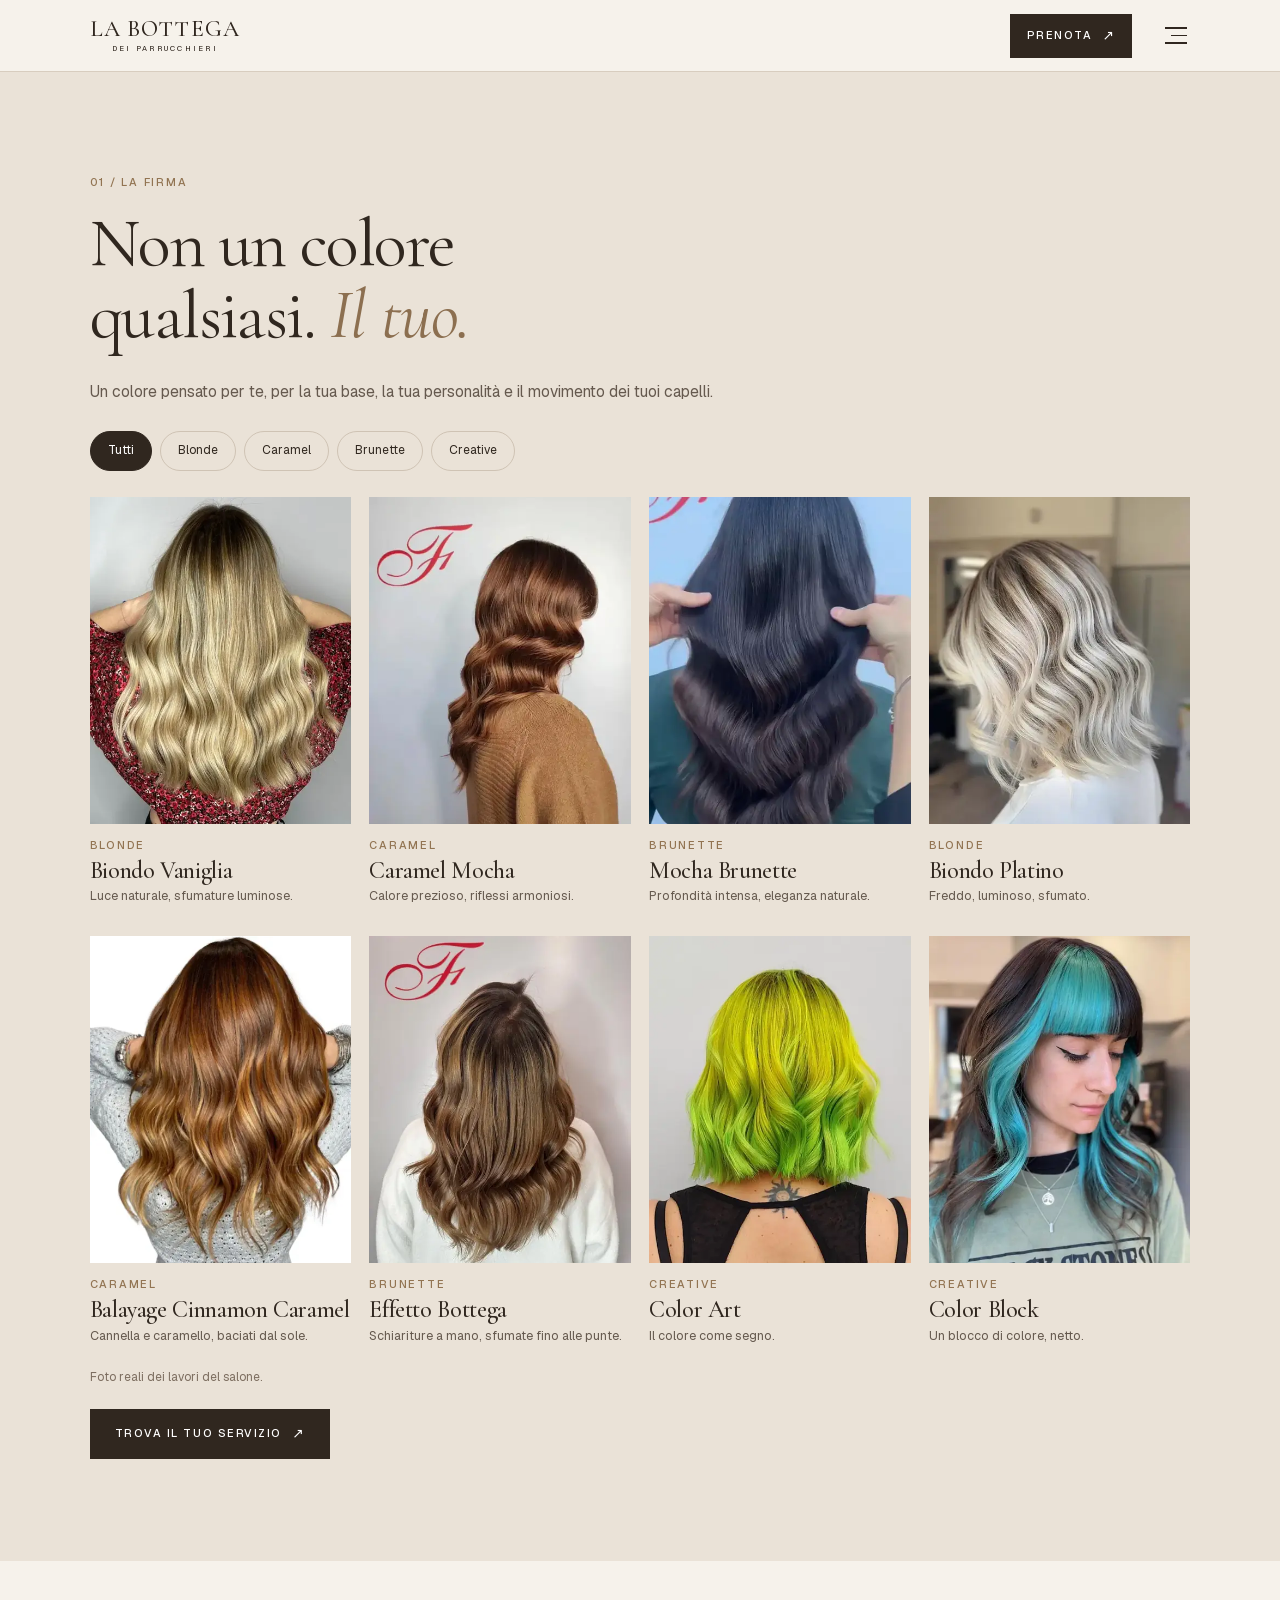
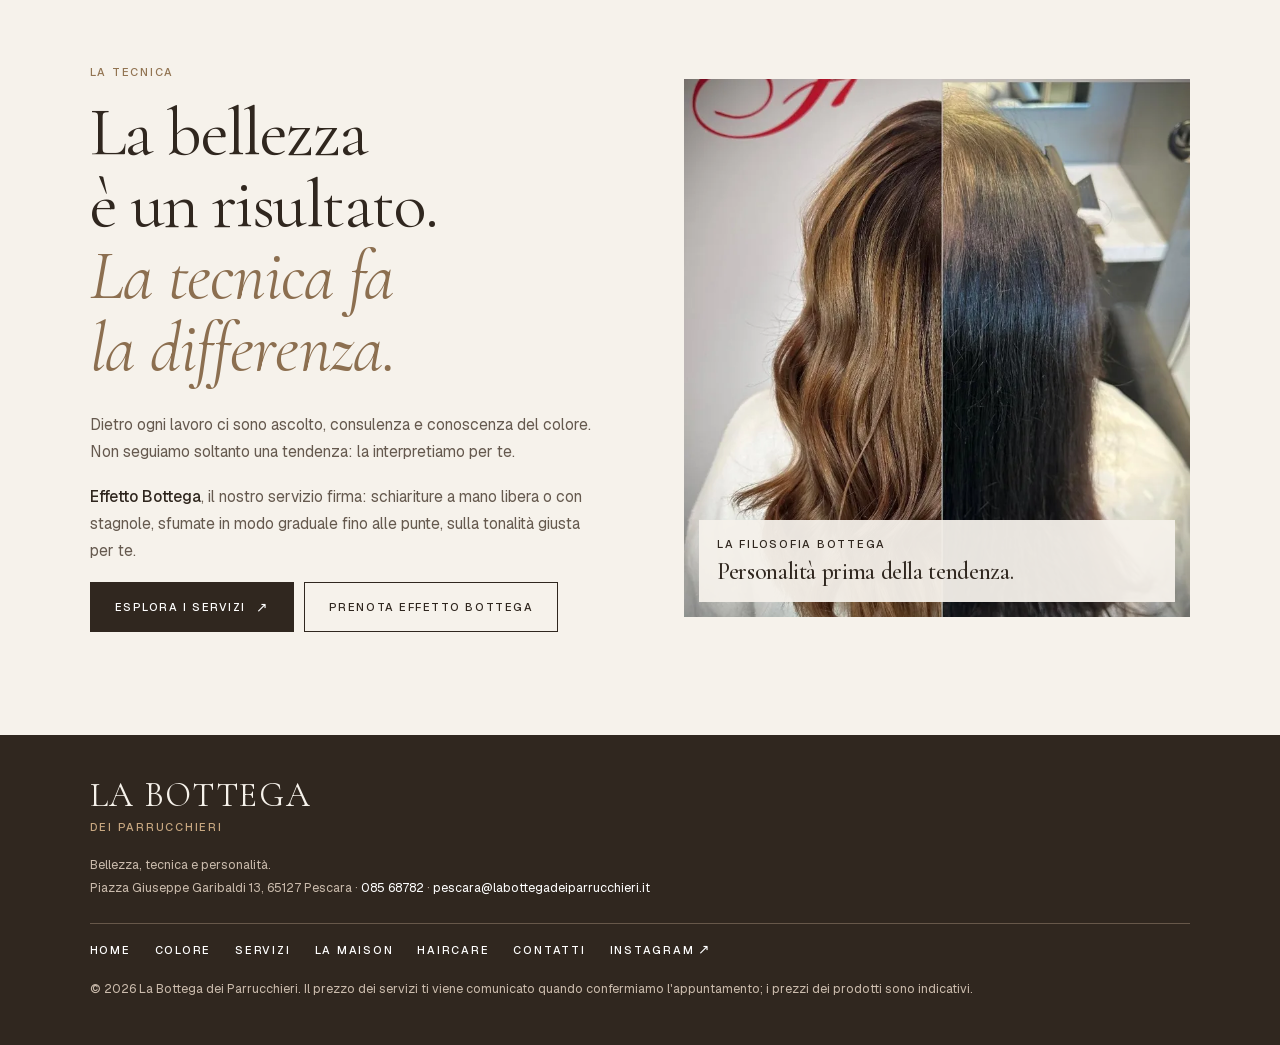
==== colore.html @ 536d5e62 "feat: essential home + one page per topic, top-right menu Home keeps hero, four tiles to the pages, " ====
<!doctype html>
<html lang="it">
<head>
<meta charset="utf-8">
<meta name="viewport" content="width=device-width, initial-scale=1, viewport-fit=cover">
<title>Colore · La Bottega dei Parrucchieri, Pescara</title>
<meta name="description" content="Effetto Bottega e i colori della Bottega dei Parrucchieri a Pescara: biondi, caramel, brunette e color art. Foto reali dei lavori del salone.">
<meta name="theme-color" content="#f6f2eb">
<link rel="icon" href="img/favicon.png" type="image/png">
<link rel="preload" href="fonts/Cormorant.woff2" as="font" type="font/woff2" crossorigin>
<link rel="preload" href="fonts/Geist.woff2" as="font" type="font/woff2" crossorigin>
<link rel="stylesheet" href="css/site.css?v=5">
</head>
<body data-page="colore.html">

<header class="top">
  <a class="brand" href="index.html" aria-label="La Bottega dei Parrucchieri, home"><span class="serif">La Bottega</span><small>dei parrucchieri</small></a>
  <button class="btn sm" type="button" data-book>Prenota<i class="ar" aria-hidden="true">↗︎</i></button>
  <button class="menu-btn" type="button" id="menuBtn" aria-label="Apri il menu" aria-haspopup="dialog" aria-controls="menu"><i></i><i></i><i></i></button>
</header>

<main id="home">
<section id="colore" class="sec sand" aria-labelledby="h-colore">
  <p class="eyebrow bz">01 / La firma</p>
  <h1 class="serif" id="h-colore">Non un colore<br>qualsiasi. <i>Il tuo.</i></h1>
  <p class="intro">Un colore pensato per te, per la tua base, la tua personalità e il movimento dei tuoi capelli.</p>
  <div class="filters" id="filters" role="group" aria-label="Filtra per colore">
    <button class="tag" type="button" data-filter="all" aria-pressed="true">Tutti</button><button class="tag" type="button" data-filter="blonde" aria-pressed="false">Blonde</button><button class="tag" type="button" data-filter="caramel" aria-pressed="false">Caramel</button><button class="tag" type="button" data-filter="brunette" aria-pressed="false">Brunette</button><button class="tag" type="button" data-filter="creative" aria-pressed="false">Creative</button>
  </div>
  <ul class="gallery" id="gallery">
    <li data-cat="blonde"><figure><div class="ci"><img src="img/colore-biondo-vaniglia.webp" srcset="img/m/colore-biondo-vaniglia.webp 480w, img/colore-biondo-vaniglia.webp 720w" sizes="(max-width:760px) 38vw, (max-width:1100px) 30vw, 22vw" width="720" height="900" alt="Biondo caldo, sfumato dalla radice" loading="lazy" decoding="async"></div><figcaption><span class="eyebrow bz">Blonde</span><b class="serif">Biondo Vaniglia</b><span>Luce naturale, sfumature luminose.</span></figcaption></figure></li>
    <li data-cat="caramel"><figure><div class="ci"><img src="img/colore-caramel-mocha.webp" srcset="img/m/colore-caramel-mocha.webp 480w, img/colore-caramel-mocha.webp 720w" sizes="(max-width:760px) 38vw, (max-width:1100px) 30vw, 22vw" width="720" height="904" alt="Castano caldo con riflessi caramello" loading="lazy" decoding="async"></div><figcaption><span class="eyebrow bz">Caramel</span><b class="serif">Caramel Mocha</b><span>Calore prezioso, riflessi armoniosi.</span></figcaption></figure></li>
    <li data-cat="brunette"><figure><div class="ci"><img src="img/colore-mocha-brunette.webp" srcset="img/m/colore-mocha-brunette.webp 480w, img/colore-mocha-brunette.webp 585w" sizes="(max-width:760px) 38vw, (max-width:1100px) 30vw, 22vw" width="585" height="960" alt="Castano scuro profondo e lucido" loading="lazy" decoding="async"></div><figcaption><span class="eyebrow bz">Brunette</span><b class="serif">Mocha Brunette</b><span>Profondità intensa, eleganza naturale.</span></figcaption></figure></li>
    <li data-cat="blonde"><figure><div class="ci"><img src="img/colore-biondo-platino.webp" srcset="img/m/colore-biondo-platino.webp 480w, img/colore-biondo-platino.webp 615w" sizes="(max-width:760px) 38vw, (max-width:1100px) 30vw, 22vw" width="615" height="960" alt="Biondo platino con radice sfumata" loading="lazy" decoding="async"></div><figcaption><span class="eyebrow bz">Blonde</span><b class="serif">Biondo Platino</b><span>Freddo, luminoso, sfumato.</span></figcaption></figure></li>
    <li data-cat="caramel"><figure><div class="ci"><img src="img/colore-cinnamon-caramel.webp" srcset="img/m/colore-cinnamon-caramel.webp 480w, img/colore-cinnamon-caramel.webp 720w" sizes="(max-width:760px) 38vw, (max-width:1100px) 30vw, 22vw" width="720" height="900" alt="Balayage rame e caramello" loading="lazy" decoding="async"></div><figcaption><span class="eyebrow bz">Caramel</span><b class="serif">Balayage Cinnamon Caramel</b><span>Cannella e caramello, baciati dal sole.</span></figcaption></figure></li>
    <li data-cat="brunette"><figure><div class="ci"><img src="img/dopo.webp" srcset="img/m/dopo.webp 480w, img/dopo.webp 760w" sizes="(max-width:760px) 38vw, (max-width:1100px) 30vw, 22vw" width="760" height="1013" alt="Castano con schiariture calde sfumate fino alle punte" loading="lazy" decoding="async"></div><figcaption><span class="eyebrow bz">Brunette</span><b class="serif">Effetto Bottega</b><span>Schiariture a mano, sfumate fino alle punte.</span></figcaption></figure></li>
    <li data-cat="creative"><figure><div class="ci"><img src="img/colore-color-art.webp" srcset="img/m/colore-color-art.webp 480w, img/colore-color-art.webp 720w" sizes="(max-width:760px) 38vw, (max-width:1100px) 30vw, 22vw" width="720" height="900" alt="Verde acido sfumato su caschetto" loading="lazy" decoding="async"></div><figcaption><span class="eyebrow bz">Creative</span><b class="serif">Color Art</b><span>Il colore come segno.</span></figcaption></figure></li>
    <li data-cat="creative"><figure><div class="ci"><img src="img/colore-color-block.webp" srcset="img/m/colore-color-block.webp 480w, img/colore-color-block.webp 690w" sizes="(max-width:760px) 38vw, (max-width:1100px) 30vw, 22vw" width="690" height="960" alt="Capelli scuri con ciocca turchese a blocco" loading="lazy" decoding="async"></div><figcaption><span class="eyebrow bz">Creative</span><b class="serif">Color Block</b><span>Un blocco di colore, netto.</span></figcaption></figure></li>
  </ul>
  <p class="fine">Foto reali dei lavori del salone.</p>
  <a class="btn" href="servizi.html">Trova il tuo servizio<i class="ar" aria-hidden="true">↗︎</i></a>
</section>

<section id="tecnica" class="sec" aria-labelledby="h-tecnica">
  <div class="split">
    <div>
      <p class="eyebrow bz">La tecnica</p>
      <h2 class="serif" id="h-tecnica">La bellezza<br>è un risultato.<br><i>La tecnica fa<br>la differenza.</i></h2>
      <p class="intro">Dietro ogni lavoro ci sono ascolto, consulenza e conoscenza del colore. Non seguiamo soltanto una tendenza: la interpretiamo per te.</p>
      <p class="intro"><b>Effetto Bottega</b>, il nostro servizio firma: schiariture a mano libera o con stagnole, sfumate in modo graduale fino alle punte, sulla tonalità giusta per te.</p>
      <div class="row-b"><a class="btn" href="servizi.html">Esplora i servizi<i class="ar" aria-hidden="true">↗︎</i></a><button class="btn ol" type="button" data-book data-svc="Effetto Bottega">Prenota Effetto Bottega</button></div>
    </div>
    <figure class="split-img">
      <img src="img/colore-prima-dopo.webp" srcset="img/m/colore-prima-dopo.webp 480w, img/colore-prima-dopo.webp 760w" sizes="(max-width:760px) 100vw, 42vw" width="760" height="1111" alt="Prima e dopo dell'Effetto Bottega: a destra castano scuro uniforme, a sinistra schiariture calde" loading="lazy" decoding="async">
      <figcaption class="card"><span class="eyebrow">La filosofia Bottega</span><span class="serif">Personalità prima della tendenza.</span></figcaption>
    </figure>
  </div>
</section>
</main>

<footer class="foot">
  <p class="serif fb">La Bottega</p>
  <p class="eyebrow bz2">Dei parrucchieri</p>
  <p>Bellezza, tecnica e personalità.<br>Piazza Giuseppe Garibaldi 13, 65127 Pescara · <a href="tel:+3908568782">085 68782</a> · <a href="mailto:pescara@labottegadeiparrucchieri.it">pescara@labottegadeiparrucchieri.it</a></p>
  <nav class="links eyebrow" aria-label="Pagine del sito"><a href="index.html">Home</a><a href="colore.html">Colore</a><a href="servizi.html">Servizi</a><a href="maison.html">La Maison</a><a href="shop.html">Haircare</a><a href="contatti.html">Contatti</a><a href="https://www.instagram.com/la.bottega.dei.parrucchieri/" target="_blank" rel="noopener">Instagram<i class="ar" aria-hidden="true">↗︎</i></a></nav>
  <p>© 2026 La Bottega dei Parrucchieri. Il prezzo dei servizi ti viene comunicato quando confermiamo l'appuntamento; i prezzi dei prodotti sono indicativi.</p>
</footer>

<div class="sticky-book" id="stickyBook"><small>Il tuo prossimo look<br><strong>Comincia da una consulenza.</strong></small><button class="btn sm" type="button" data-book data-svc="Consulenza colore">Prenota<i class="ar" aria-hidden="true">↗︎</i></button></div>
<div id="toast" role="status" aria-live="polite"></div>
<script src="js/site.js?v=5" defer></script>
</body>
</html>
---- css/site.css ----
/* La Bottega: avorio, marrone profondo, bronzo (direzione di Fabio, 19/10/2026) */
@font-face{font-family:Cormorant;src:url(../fonts/Cormorant.woff2) format("woff2");font-weight:400 600;font-style:normal;font-display:swap}
@font-face{font-family:Cormorant;src:url(../fonts/Cormorant-Italic.woff2) format("woff2");font-weight:400 600;font-style:italic;font-display:swap}
@font-face{font-family:Geist;src:url(../fonts/Geist.woff2) format("woff2");font-weight:400 600;font-display:swap}
:root{
  --paper:#f6f2eb;--sand:#eae2d7;--ink:#30271f;--ink2:#68513b;--bronze:#927452;--bronze-l:#c7a780;--gold:#d6b68d;
  --line:#d8cdbf;--line-d:#67584a;--muted:#65594e;--muted-d:#d0c3b6;
  --pad:clamp(22px,7vw,110px);--max:1360px;
  /* movimento: arrivo che decelera (molla smorzata, niente rimbalzo), uscita che accelera e dura meno */
  --ease:cubic-bezier(.16,1,.3,1);--ease-in:cubic-bezier(.55,0,.75,.35);
  --t-press:.1s;--t-ui:.35s;--t-out:.22s;--t-reveal:.8s;
  color-scheme:light;
}
*,*::before,*::after{box-sizing:border-box}
html{-webkit-text-size-adjust:100%;scroll-padding-top:78px}
@media (prefers-reduced-motion:no-preference){html{scroll-behavior:smooth}}
body{margin:0;background:var(--paper);color:var(--ink);font:400 16px/1.6 Geist,system-ui,-apple-system,"Segoe UI",sans-serif;-webkit-font-smoothing:antialiased;overflow-x:clip;font-synthesis:none}
img{display:block;max-width:100%;height:auto}
a{color:inherit;text-decoration:none}
button,input,select,textarea{font:inherit;color:inherit}
:focus-visible{outline:2px solid var(--bronze);outline-offset:3px}
a,button,summary,label,select{touch-action:manipulation;-webkit-tap-highlight-color:transparent}
figure{margin:0}
[hidden]{display:none!important}

/* tipografia: serif di Fabio (Cormorant) per i titoli, Geist per il testo.
   Tracking che cambia con la misura: negativo sui titoli grandi, zero sul testo, positivo sulle etichette piccole. */
.serif,.x{font-family:Cormorant,Georgia,"Times New Roman",serif;font-weight:400;letter-spacing:-.015em;font-variant-numeric:lining-nums;font-kerning:normal}
.eyebrow{font-size:11px;font-weight:500;letter-spacing:.16em;text-transform:uppercase;margin:0}
.bz{color:var(--bronze)}.bz2{color:var(--bronze-l)}
.fine{font-size:12px;line-height:1.6;color:#7d6e60;margin:22px 0}
.center{text-align:center}
h1,h2,h3{margin:0;text-wrap:balance}
p{text-wrap:pretty}
/* corsivi con discendenti (p, g, f): interlinea 1.04 e un filo di spazio sotto, niente lettere tagliate */
h2.serif,.sec h1.serif,.shop-hero h1.serif{font-size:clamp(42px,5.4vw,72px);line-height:1.04;letter-spacing:-.022em;margin:16px 0 22px;padding-bottom:.06em}
h2 i,h1 i,.it{font-style:italic;color:#8c6f50;letter-spacing:-.01em}
.intro{max-width:34em;color:var(--muted);font-size:15.5px;line-height:1.75;margin:0 0 18px}
.intro b{color:var(--ink);font-weight:500}

/* CTA, alla Apple: il tasto risponde quando il dito tocca (non al rilascio), si assesta senza rimbalzo,
   la freccia indica dove porta. Solo transform, opacità e colore. */
.btn{position:relative;display:inline-flex;align-items:center;justify-content:center;gap:10px;min-height:50px;padding:0 24px;background:var(--ink);color:#fff;border:1px solid var(--ink);font-size:11px;font-weight:500;letter-spacing:.14em;text-transform:uppercase;white-space:nowrap;cursor:pointer;
  transition:transform var(--t-ui) var(--ease),background-color .2s,color .2s,border-color .2s,box-shadow var(--t-ui) var(--ease)}
.btn:active{transform:scale(.97);transition-duration:var(--t-press)}
.ar{display:inline-block;font-style:normal;font-size:1.25em;line-height:1;margin-left:.25em;transition:transform var(--t-ui) var(--ease)}
.btn .ar{margin-left:0}
.btn:active .ar{transform:translate(2px,-2px);transition-duration:var(--t-press)}
@media (hover:hover){
  .btn:hover{background:var(--ink2);border-color:var(--ink2);box-shadow:0 10px 24px -12px rgba(48,39,31,.55)}
  .btn:hover .ar,a:hover>.ar{transform:translate(3px,-3px)}
}
.btn:focus-visible{outline:2px solid var(--bronze);outline-offset:3px}
.btn.ol{background:transparent;color:var(--ink)}
@media (hover:hover){.btn.ol:hover{background:var(--ink);color:#fff}}
.btn.gold{background:var(--gold);border-color:var(--gold);color:var(--ink);margin-top:30px}
@media (hover:hover){.btn.gold:hover{background:#e4c9a4;border-color:#e4c9a4}}
.btn.sm{min-height:44px;padding:0 16px}
.btn.full{width:100%}
@media (prefers-reduced-motion:reduce){.btn:active{transform:none;opacity:.85}}
.row-b{display:flex;flex-wrap:wrap;gap:10px;margin-top:8px}
.row-b.center{justify-content:center}

/* header */
.top{position:sticky;top:0;z-index:30;height:72px;display:flex;align-items:center;gap:20px;padding:0 var(--pad);padding-top:env(safe-area-inset-top);background:rgba(246,242,235,.94);-webkit-backdrop-filter:blur(14px);backdrop-filter:blur(14px);border-bottom:1px solid var(--line)}
.brand{display:flex;flex-direction:column;align-items:center;line-height:1;margin-right:auto}
.brand .serif{font-size:23px;letter-spacing:.05em;text-transform:uppercase;font-weight:500}
.brand small{font-size:7.5px;letter-spacing:.3em;text-transform:uppercase;margin-top:4px}
/* menu in alto a destra: tre linee, risponde al tocco come i CTA */
.menu-btn{display:flex;flex:0 0 auto;width:48px;height:48px;margin-right:-10px;border:0;background:none;flex-direction:column;align-items:center;justify-content:center;gap:6px;cursor:pointer;transition:transform var(--t-ui) var(--ease)}
.menu-btn i{display:block;width:22px;height:1.5px;background:var(--ink);transition:transform var(--t-ui) var(--ease)}
.menu-btn i:nth-child(2){width:16px;align-self:center;transform:translateX(3px)}
.menu-btn:active{transform:scale(.92);transition-duration:var(--t-press)}
@media (hover:hover){.menu-btn:hover i:nth-child(2){transform:none;width:22px}}
.strap{padding:11px 22px;text-align:center;background:var(--sand);color:#675747}

/* hero */
.hero{display:grid;grid-template-columns:43% 57%;min-height:min(78svh,720px)}
.hero-copy{padding:56px 9%;display:flex;flex-direction:column;justify-content:center}
.hero h1{font-size:clamp(50px,5.6vw,84px);line-height:.96;margin:16px 0 6px}
.hero .it{font-size:clamp(30px,3.1vw,44px);margin:0 0 24px}
.hero .body{color:var(--muted);font-size:15px;line-height:1.85;max-width:27em;margin:0 0 16px}
.pills{display:flex;flex-wrap:wrap;gap:6px 14px;margin-top:30px;padding-top:15px;border-top:1px solid var(--line)}
.pills span+span::before{content:"|";margin-right:14px;color:var(--line)}
.hero-img{position:relative;background:#d9c7b5;overflow:hidden}
.hero-img img{position:absolute;inset:0;width:100%;height:100%;object-fit:cover;object-position:center 30%}
.hero-img figcaption{position:absolute;left:18px;bottom:18px;background:rgba(246,242,235,.93);padding:10px 14px}

/* sezioni */
.sec{padding:clamp(64px,8vw,110px) var(--pad)}
.sec>*,.split{max-width:var(--max);margin-left:auto;margin-right:auto}
.sand{background:var(--sand)}
.dark{background:var(--ink);color:var(--paper)}
.dark .intro{color:var(--muted-d)}
.split{display:grid;grid-template-columns:1fr 1fr;gap:8%;align-items:center}
.split.end{align-items:end}
.split-img{position:relative;height:clamp(380px,42vw,560px);background:#d0c0ad;overflow:hidden}
.split-img img{position:absolute;inset:0;width:100%;height:100%;object-fit:cover}
.split-img.prod{background:#fff}
.split-img.prod img{object-fit:contain;padding:6%}
.card{position:absolute;left:15px;right:15px;bottom:15px;background:rgba(246,242,235,.94);padding:16px 18px;display:flex;flex-direction:column;gap:6px}
.card .serif{font-size:24px;line-height:1.1;font-weight:500}
/* Cormorant è sottile: sotto i 28px sale a 500 per restare leggibile */
.phil .serif,.founder .q{font-weight:500}

/* 01 la firma: filtri e galleria */
.filters{display:flex;flex-wrap:wrap;gap:8px;margin:26px 0}
.tag{min-height:40px;padding:0 17px;border:1px solid #cfc3b4;border-radius:99px;background:transparent;font-size:12px;cursor:pointer;transition:background .2s,color .2s}
.tag[aria-pressed="true"]{background:var(--ink);border-color:var(--ink);color:#fff}
@media (hover:hover){.tag:hover{border-color:var(--ink)}}
.gallery{list-style:none;margin:0;padding:0;display:grid;grid-template-columns:repeat(4,minmax(0,1fr));gap:30px 18px}
.ci{aspect-ratio:4/5;overflow:hidden;background:#ded1c0}
.ci img{width:100%;height:100%;object-fit:cover;transition:transform .7s var(--ease)}
@media (hover:hover){.gallery figure:hover img{transform:scale(1.04)}}
.gallery figcaption{display:flex;flex-direction:column;gap:2px;margin-top:13px}
.gallery b{font-size:24px;line-height:1.15;font-weight:500}
.gallery figcaption span:last-child{font-size:12.5px;color:var(--muted)}

/* 03 servizi */
.svc{list-style:none;margin:30px 0 0;padding:0;border-top:1px solid var(--line-d)}
.svc li{border-bottom:1px solid var(--line-d)}
.svc button{all:unset;box-sizing:border-box;width:100%;display:flex;align-items:center;justify-content:space-between;gap:20px;padding:24px 0;cursor:pointer}
.svc button:focus-visible{outline:2px solid var(--gold);outline-offset:2px}
.svc b{display:block;font-size:clamp(26px,2.6vw,34px);font-weight:400;margin:4px 0;transition:color .2s}
.svc .d{display:block;font-size:12.5px;line-height:1.6;color:var(--muted-d)}
.svc i{font-style:normal;font-family:Cormorant,Georgia,serif;font-size:30px;color:var(--gold);transition:transform .3s var(--ease)}
@media (hover:hover){.svc button:hover b{color:var(--gold)}.svc button:hover i{transform:translate(3px,-3px)}}
.all{margin-top:26px;border-bottom:1px solid var(--line-d);padding-bottom:6px}
.all summary{cursor:pointer;min-height:44px;display:flex;align-items:center;color:var(--bronze-l)}
.all dl{margin:8px 0 0;display:grid;grid-template-columns:minmax(160px,.4fr) 1fr;gap:12px 28px}
.all dt{font-family:Cormorant,Georgia,serif;font-size:21px;line-height:1.2}
.all dd{margin:0;color:var(--muted-d);font-size:13px;line-height:1.7}
.dark .fine{color:#a8998a}

/* 04 la maison */
.phil{border-top:1px solid #c9b9a5;padding-top:16px;margin-top:24px}
.phil .serif{font-size:25px;line-height:1.25;margin:8px 0 0}
.cred{list-style:none;padding:0;margin-top:clamp(56px,7vw,90px)!important;display:grid;grid-template-columns:repeat(4,1fr);border-top:1px solid #c9b9a5;border-bottom:1px solid #c9b9a5}
.cred li{padding:24px 20px 22px}
.cred li+li{border-left:1px solid #c9b9a5}
.cred li:first-child{padding-left:0}
.cred b{display:block;font-size:40px;line-height:1;font-weight:500}
.cred span{display:block;margin-top:8px;color:var(--muted);font-size:12.5px;line-height:1.45}
.founder{display:grid;grid-template-columns:minmax(220px,.42fr) 1fr;gap:6%;align-items:center;margin-top:clamp(56px,7vw,90px)!important}
.founder img{width:100%;aspect-ratio:4/5;object-fit:cover;filter:grayscale(1) contrast(1.05)}
.founder h3{font-size:clamp(34px,3.6vw,48px);line-height:1.05;margin:12px 0 6px}
.founder .q{font-style:italic;color:#987b5b;font-size:24px;margin:0 0 18px}
.founder p:not(.eyebrow):not(.q){color:var(--muted);max-width:40em;margin:0 0 14px;font-size:14.5px;line-height:1.8}
.mfw{margin-top:clamp(56px,7vw,90px)!important}
.strip{list-style:none;margin:18px calc(var(--pad)*-1) 0;padding:0 var(--pad) 4px;display:grid;grid-auto-flow:column;grid-auto-columns:min(58vw,230px);gap:12px;overflow-x:auto;scroll-snap-type:x mandatory;scroll-padding:0 var(--pad);scrollbar-width:none}
.strip::-webkit-scrollbar{display:none}
.strip li{scroll-snap-align:start}
.strip img{width:100%;aspect-ratio:3/4;object-fit:cover;background:#d9cbb9}
.strip figcaption{margin-top:9px;color:var(--muted)}
.team{margin-top:clamp(56px,7vw,90px)!important}
.team h3{font-size:clamp(34px,3.6vw,48px);line-height:1.05;margin:12px 0 14px}
.crew{display:grid;grid-template-columns:repeat(6,1fr);gap:28px 18px;margin-top:30px}
.mate{all:unset;box-sizing:border-box;cursor:pointer;display:flex;flex-direction:column;text-align:left}
.mate img,.mate .ph{width:100%;aspect-ratio:1;border-radius:50%;object-fit:cover;background:#ded1c0}
.mate .ph{display:grid;place-items:center;font-size:64px;color:var(--bronze)}
.mate b{font-size:26px;font-weight:500;margin-top:12px;line-height:1;transition:color .2s}
.mate span:not(.ph){font-size:12.5px;color:var(--muted);margin-top:4px;line-height:1.45}
.mate:focus-visible{outline:2px solid var(--bronze);outline-offset:4px}
@media (hover:hover){.mate:hover b{color:var(--bronze)}}

/* 05 haircare: vetrina */
.plist{list-style:none;margin:0;padding:0;display:grid;grid-template-columns:repeat(4,1fr);gap:18px}
.plist.best{margin-top:clamp(40px,5vw,64px)}
.pc{display:flex;flex-direction:column;background:#fff;border:1px solid var(--line)}
.pimg{all:unset;box-sizing:border-box;position:relative;display:block;aspect-ratio:1;overflow:hidden;cursor:pointer;background:#fff}
.pimg:focus-visible{outline:2px solid var(--bronze);outline-offset:-4px}
.pimg img{position:absolute;inset:0;width:100%;height:100%;object-fit:cover;transition:transform .6s var(--ease)}
@media (hover:hover){.pc:hover .pimg img{transform:scale(1.04)}}
.badge{position:absolute;z-index:1;top:10px;left:10px;padding:5px 9px;background:var(--ink);color:var(--gold);font-size:9.5px;font-weight:600;letter-spacing:.14em;text-transform:uppercase}
.pi{display:flex;flex-direction:column;gap:4px;flex:1;padding:12px 14px 14px;border-top:1px solid var(--line)}
.pi .lab{color:var(--bronze)}
.pi h3{font-family:Cormorant,Georgia,serif;font-weight:500;font-size:21px;line-height:1.1}
.pt{color:var(--muted);font-size:12.5px;line-height:1.4}
.pb{display:flex;justify-content:space-between;align-items:center;gap:8px;margin-top:auto;padding-top:10px}
.pr b{font-weight:700}
.pr s{display:block;color:var(--muted);font-size:12px}
.pr .tbd{font-size:12.5px;color:var(--muted)}
.add{flex:0 0 auto;width:44px;height:44px;border:1px solid var(--ink);background:var(--ink);color:#fff;font-size:1.3rem;line-height:1;cursor:pointer;transition:background .2s}
@media (hover:hover){.add:hover{background:var(--ink2)}}

/* home: quattro porte verso le pagine. Tutta la tessera è il link, la foto si avvicina appena */
.tiles{list-style:none;margin:0;padding:0;display:grid;grid-template-columns:repeat(4,minmax(0,1fr));gap:30px 18px}
.tiles a{display:flex;flex-direction:column;gap:4px;height:100%;transition:transform var(--t-ui) var(--ease)}
.tiles a:active{transform:scale(.98);transition-duration:var(--t-press)}
.ti{display:block;aspect-ratio:4/5;overflow:hidden;background:#ded1c0;margin-bottom:12px}
.ti img{width:100%;height:100%;object-fit:cover;transition:transform .8s var(--ease)}
.ti.prod{background:#fff}.ti.prod img{object-fit:contain;padding:8%}
.tiles b{font-size:30px;font-weight:400;line-height:1.05}
.tiles span:not(.ti):not(.eyebrow){font-size:13.5px;color:var(--muted);line-height:1.5;max-width:24em}
.tiles .ar{align-self:flex-start;margin:8px 0 0;color:var(--bronze)}
@media (hover:hover){.tiles a:hover .ti img{transform:scale(1.04)}.tiles a:hover .ar{transform:translate(3px,-3px)}}
.explore .cred{margin-top:clamp(48px,6vw,80px)!important}

/* contatti */
.big{font-size:clamp(44px,5.8vw,78px)!important}
.visit{display:grid;grid-template-columns:1fr 1fr;gap:8%;margin-top:clamp(56px,7vw,90px)!important;padding-top:clamp(40px,5vw,56px);border-top:1px solid #c9b9a5}
.addr{font-size:34px;line-height:1.1;margin:12px 0 18px}
.live{display:inline-flex;align-items:center;gap:8px}
.live::before{content:"";width:8px;height:8px;border-radius:50%;background:#a49584}
.live.open::before{background:#4f8a5b;box-shadow:0 0 0 4px rgba(79,138,91,.18)}
.hours{list-style:none;padding:0;margin:16px 0 0;border-top:1px solid var(--ink)}
.hours li{display:flex;justify-content:space-between;padding:12px 0;border-bottom:1px solid #d3c6b6;font-size:14px}
.hours li.today{color:var(--bronze);font-weight:700}
.contact{list-style:none;margin:0;padding:0;border-top:1px solid var(--ink)}
.contact li{border-bottom:1px solid #d3c6b6}
.contact a{display:flex;flex-direction:column;gap:4px;padding:18px 0;transition:padding .3s var(--ease)}
.contact .eyebrow{color:var(--bronze)}
.contact .serif{font-size:28px;line-height:1.1}
@media (hover:hover){.contact a:hover{padding-left:8px}}

/* footer */
.foot{background:var(--ink);color:var(--paper);padding:44px var(--pad) calc(44px + env(safe-area-inset-bottom))}
.foot>*{max-width:var(--max);margin-left:auto;margin-right:auto}
.foot .fb{font-size:34px;letter-spacing:.05em;text-transform:uppercase;margin:0;line-height:1}
.foot .bz2{margin-top:6px}
.foot p:not(.eyebrow):not(.fb){font-size:12.5px;line-height:1.8;color:#cbbcad;margin:18px auto 0}
.foot a{color:#fff}
.links{display:flex;flex-wrap:wrap;gap:12px 24px;border-top:1px solid var(--line-d);padding-top:18px;margin-top:24px!important}
.links button{all:unset;cursor:pointer;color:#fff}
.links button:focus-visible{outline:2px solid var(--gold);outline-offset:3px}
.links span{color:#b7a99a}

/* barra prenota (telefono) */
.sticky-book{position:fixed;z-index:35;left:0;right:0;bottom:0;display:none;align-items:center;justify-content:space-between;gap:10px;padding:10px 16px calc(10px + env(safe-area-inset-bottom));background:var(--paper);border-top:1px solid var(--line);transform:translateY(105%);transition:transform .4s var(--ease)}
.sticky-book.on{transform:none}
.sticky-book small{font-size:9.5px;letter-spacing:.14em;text-transform:uppercase;line-height:1.5;color:var(--muted)}
.sticky-book strong{font-family:Cormorant,Georgia,serif;font-size:18px;letter-spacing:0;text-transform:none;color:var(--ink);font-weight:500}

/* finestre: menu, prenotazione, scheda prodotto, carrello */
dialog{border:0;padding:0;margin:auto auto 0;width:100%;max-width:560px;max-height:92svh;background:var(--paper);color:var(--ink)}
/* il foglio entra dal basso e se ne va dal basso (stesso percorso), l'uscita è più rapida dell'entrata.
   @starting-style + allow-discrete: senza supporto il foglio appare e basta, senza errori. */
dialog{transition:transform var(--t-out) var(--ease-in),opacity var(--t-out) var(--ease-in),overlay var(--t-out) allow-discrete,display var(--t-out) allow-discrete;transform:translateY(100%);opacity:0}
dialog[open]{transform:none;opacity:1;transition-timing-function:var(--ease);transition-duration:.45s}
@starting-style{dialog[open]{transform:translateY(100%);opacity:0}}
dialog::backdrop{background:rgba(27,23,19,0);transition:background-color var(--t-out),overlay var(--t-out) allow-discrete,display var(--t-out) allow-discrete}
dialog[open]::backdrop{background:rgba(27,23,19,.62)}
@starting-style{dialog[open]::backdrop{background:rgba(27,23,19,0)}}
@media (min-width:761px){
  dialog:not(.menu){transform:translateY(24px) scale(.97)}
  dialog:not(.menu)[open]{transform:none}
  @starting-style{dialog:not(.menu)[open]{transform:translateY(24px) scale(.97)}}
}
.sh{padding:24px clamp(20px,5vw,32px) calc(24px + env(safe-area-inset-bottom));overflow:auto;max-height:92svh;overscroll-behavior:contain}
.sh header{display:flex;justify-content:space-between;align-items:flex-start;gap:14px;margin-bottom:16px}
.sh h2{font-size:clamp(30px,6vw,38px);line-height:1.05;margin-top:8px}
.xbtn{flex:0 0 auto;width:44px;height:44px;border:1px solid var(--line);background:transparent;cursor:pointer;font-size:1.4rem;line-height:1}
.f{display:block;margin-bottom:14px;min-width:0}
.f>span,.chips legend{display:block;font-size:10px;font-weight:600;letter-spacing:.14em;text-transform:uppercase;margin-bottom:6px;padding:0}
.f input,.f select,.f textarea{width:100%;min-height:48px;padding:10px 12px;border:1px solid #cfc5b8;background:transparent;font-size:16px;border-radius:0}
.f textarea{resize:vertical}
.two{display:grid;grid-template-columns:1fr 1fr;gap:10px}
.chips{display:flex;flex-wrap:wrap;gap:8px;margin:4px 0 16px;padding:0;border:0;min-width:0}
.chip{position:relative}
.chip input{position:absolute;opacity:0;inset:0;margin:0;cursor:pointer}
.chip span{display:inline-flex;align-items:center;min-height:42px;padding:0 15px;border:1px solid #cfc3b4;border-radius:99px;font-size:13px;transition:background .15s,color .15s}
.chip input:checked+span{background:var(--ink);border-color:var(--ink);color:#fff}
.chip input:focus-visible+span{outline:2px solid var(--bronze);outline-offset:2px}
.dep{display:none;padding:12px;background:#e7ded0;font-size:13px;line-height:1.6;margin:0 0 14px}
.dep.on{display:block}
.ok{text-align:center;padding:16px 0 8px}
.ok h2{font-size:36px;margin-bottom:10px}
.ok p{color:var(--muted);margin:10px 0}
#toast{position:fixed;z-index:50;left:50%;bottom:calc(84px + env(safe-area-inset-bottom));transform:translate(-50%,20px);opacity:0;background:var(--ink);color:#fff;padding:12px 18px;font-size:13px;width:max-content;max-width:calc(100% - 32px);transition:opacity .3s,transform .3s;pointer-events:none}
#toast.on{opacity:1;transform:translate(-50%,0)}

/* il menu è un pannello che entra da destra, dove sta il pulsante, e se ne va a destra.
   Telefono: tutto schermo. Desktop: colonna di 440px, il resto della pagina si scurisce. */
dialog.menu{inset:0 0 0 auto;margin:0;width:min(100%,440px);max-width:none;height:100%;max-height:none;background:var(--paper);transform:translateX(40px)}
dialog.menu[open]{transform:none}
@starting-style{dialog.menu[open]{transform:translateX(40px);opacity:0}}
@media (max-width:760px){dialog.menu::backdrop{background:transparent}}
dialog.menu[open] .mn nav a{animation:mnIn .5s var(--ease) both;animation-delay:calc(var(--i,0)*40ms + 60ms)}
@keyframes mnIn{from{opacity:0;transform:translateX(14px)}}
.mn{min-height:100%;display:flex;flex-direction:column;padding:calc(env(safe-area-inset-top) + 12px) clamp(22px,4vw,40px) calc(24px + env(safe-area-inset-bottom))}
.mn header{display:flex;justify-content:space-between;align-items:center;min-height:48px}
.mn nav{display:flex;flex-direction:column;margin:20px 0 28px}
.mn nav a{display:flex;align-items:baseline;gap:14px;font-family:Cormorant,Georgia,serif;font-size:clamp(30px,8vw,40px);line-height:1.1;padding:13px 0;border-bottom:1px solid var(--line);transition:color .2s,padding .35s var(--ease)}
.mn nav a .eyebrow{font-family:Geist,system-ui,sans-serif;min-width:2.2em}
.mn nav a .ar{margin-left:auto;font-size:.6em;color:var(--bronze)}
.mn nav a[aria-current="page"]{color:var(--bronze)}
.mn nav a:active{padding-left:6px;transition-duration:var(--t-press)}
@media (hover:hover){.mn nav a:hover{color:var(--bronze);padding-left:6px}}
.mn-foot{margin-top:auto;display:flex;flex-direction:column;gap:14px}
.mn-foot .eyebrow{color:var(--muted)}

/* scheda prodotto e carrello (shop.js) */
#pdlg{max-width:940px}
.pd-grid{display:grid;gap:18px}
.pd-img{aspect-ratio:1;overflow:hidden;background:#fff;border:1px solid var(--line)}
.pd-img img{width:100%;height:100%;object-fit:cover}
.pd-th{display:flex;gap:8px;margin:12px 0 4px;flex-wrap:wrap}
.pd-th button{display:flex;flex-direction:column;align-items:center;gap:4px;padding:6px;border:1px solid var(--line);background:#fff;cursor:pointer}
.pd-th button[aria-pressed="true"]{border-color:var(--ink)}
.pd-th img{width:64px;height:64px;object-fit:cover}
.pd-h{font-family:Cormorant,Georgia,serif;font-weight:500;font-size:clamp(28px,5vw,38px);line-height:1;margin:6px 0 10px}
.pd-t{font-weight:600;margin:0 0 10px}
.pd-p{font-weight:700;font-size:1.2rem;margin:0 0 10px}
.pd-p s{font-weight:400;font-size:.95rem;color:var(--muted);margin-left:8px}
.pd-u{margin:-4px 0 12px;color:var(--muted);font-size:13px}
.pd-b{margin:8px 0 20px;padding-left:20px}
.pd-inci{margin:-8px 0 20px;font-size:12.5px;color:var(--muted)}
.pd-inci summary{cursor:pointer;font-weight:600;color:var(--ink);min-height:44px;display:flex;align-items:center}
.pd-inci a{color:var(--ink);text-decoration:underline}
.pd-note{margin:12px 0 0;text-align:center}
.lab{font-size:10px;font-weight:600;letter-spacing:.14em;text-transform:uppercase}
.muted{color:var(--muted)}
.note{color:var(--muted);font-size:12.5px;margin-top:18px}
.cl{list-style:none;margin:0 0 6px;padding:0}
.cl li{display:grid;grid-template-columns:64px 1fr auto;gap:12px;align-items:center;padding:12px 0;border-bottom:1px solid var(--line)}
.cl img{width:64px;height:64px;object-fit:contain;background:#fff;border:1px solid var(--line)}
.cl b{display:block;font-size:14px;line-height:1.25}
.qty{display:flex;align-items:center;border:1px solid var(--line)}
.qty button{width:44px;height:44px;border:0;background:transparent;font-size:1.2rem;cursor:pointer}
.qty output{min-width:22px;text-align:center;font-weight:700}
.ctot{display:flex;justify-content:space-between;align-items:baseline;gap:12px;margin:16px 0 8px;font-size:1.05rem}
.ctot b{text-align:right}
.empty{color:var(--muted);padding:20px 0}
.empty a{text-decoration:underline}
.how{margin:14px 0 0;padding-left:20px;font-size:12.5px;color:var(--muted)}
.how li{margin:4px 0}
.cfab{position:fixed;z-index:41;right:16px;bottom:calc(84px + env(safe-area-inset-bottom));display:inline-flex;align-items:center;gap:10px;min-height:48px;padding:0 18px;border:0;background:var(--gold);color:var(--ink);font-size:10.5px;font-weight:700;letter-spacing:.14em;text-transform:uppercase;box-shadow:0 10px 30px rgba(48,39,31,.25);cursor:pointer}
.cfab i{font-style:normal;display:grid;place-items:center;min-width:24px;height:24px;padding:0 6px;background:var(--ink);color:#fff;letter-spacing:0}

/* pagina shop */
.shop-hero{padding:clamp(56px,8vw,100px) var(--pad) clamp(30px,4vw,48px)}
.shop-hero>*{max-width:var(--max);margin-left:auto;margin-right:auto}
.shop-hero h1{font-size:clamp(48px,6vw,84px);line-height:.98;margin:16px 0 20px}
.catnav{position:sticky;top:72px;z-index:20;background:rgba(246,242,235,.95);border-top:1px solid var(--line);border-bottom:1px solid var(--line)}
.catnav .wrap{display:flex;gap:8px;overflow-x:auto;scrollbar-width:none;padding:10px var(--pad)}
.catnav .wrap::-webkit-scrollbar{display:none}
.cat{display:inline-flex;align-items:center;flex:0 0 auto;min-height:40px;padding:0 16px;border:1px solid #cfc3b4;border-radius:99px;font-size:12px;white-space:nowrap}
@media (hover:hover){.cat:hover{background:var(--ink);color:#fff;border-color:var(--ink)}}
.pcat{padding:clamp(48px,7vw,84px) var(--pad) 0;scroll-margin-top:130px}
.pcat .wrap{max-width:var(--max);margin:0 auto}
.pcat-h{display:flex;flex-wrap:wrap;align-items:flex-end;justify-content:space-between;gap:10px 28px;margin-bottom:24px}
.pcat h2.x{font-family:Cormorant,Georgia,serif;font-weight:400;font-size:clamp(36px,4.5vw,56px);line-height:1;margin:0}
.pcat-h p{margin:0;color:var(--muted);max-width:30em;font-size:14px}
.shop-end{padding:clamp(48px,7vw,84px) var(--pad);max-width:calc(var(--max) + 2 * var(--pad));margin:0 auto}
.shop-page .foot{padding-bottom:calc(64px + env(safe-area-inset-bottom))}
.shop-page .cfab{bottom:calc(16px + env(safe-area-inset-bottom))}

@media (min-width:761px){
  dialog{margin:auto}
  .pd-grid{grid-template-columns:1.05fr 1fr;gap:32px;align-items:start}
  .cfab{right:24px;bottom:24px}
}
@media (max-width:1100px){
  .crew{grid-template-columns:repeat(3,1fr)}
  .gallery{grid-template-columns:repeat(3,minmax(0,1fr))}
}
@media (max-width:900px){.top{gap:8px}}
@media (max-width:760px){
  .top{padding:0 15px;height:66px}
  .brand .serif{font-size:19px}
  .top .btn.sm{padding:0 12px}
  html{scroll-padding-top:70px}
  .hero{display:flex;flex-direction:column;min-height:0}
  .hero-img{order:-1;height:min(62svh,440px)}
  .hero-copy{padding:34px 22px 44px}
  .hero h1{font-size:clamp(46px,13vw,58px)}
  .sec{padding:60px 22px}
  .strip{margin:18px -22px 0;padding:0 22px 4px;scroll-padding:0 22px}
  .gallery{grid-template-columns:repeat(2,minmax(0,1fr));gap:24px 12px}
  .gallery b{font-size:20px}
  .split,.visit,.founder{grid-template-columns:1fr;gap:30px}
  .split.rev>:first-child{order:1}
  .split-img{height:380px}
  .founder img{max-width:300px}
  .cred{grid-template-columns:1fr 1fr}
  .cred li{padding:20px 14px 18px}
  .cred li:nth-child(odd){padding-left:0;border-left:0}
  .cred li:nth-child(n+3){border-top:1px solid #c9b9a5}
  .crew{grid-template-columns:repeat(2,1fr);gap:24px 12px}
  .all dl{grid-template-columns:1fr;gap:4px}
  .all dd{margin-bottom:12px}
  .plist{grid-template-columns:repeat(2,1fr);gap:10px}
  .plist.best{grid-template-columns:none;grid-auto-flow:column;grid-auto-columns:min(64vw,250px);overflow-x:auto;scroll-snap-type:x mandatory;margin-left:-22px;margin-right:-22px;padding:0 22px 4px;scrollbar-width:none}
  .plist.best::-webkit-scrollbar{display:none}
  .plist.best .pc{scroll-snap-align:start}
  .pi{padding:10px 10px 12px}
  .pi h3{font-size:18px}
  .sticky-book{display:flex}
  .foot{padding:34px 22px calc(100px + env(safe-area-inset-bottom))}
  .catnav{top:66px}
  .pcat,.shop-hero,.shop-end{padding-left:22px;padding-right:22px}
  .catnav .wrap{padding:10px 22px}
}
/* ===== movimento della pagina =====
   Hero: i testi arrivano in sequenza (40-60ms), la foto si assesta da 1.04 a 1: è il primo sguardo.
   Sezioni: titolo, testo e foto salgono di 20px mentre entrano, una volta sola. Solo transform e opacità. */
@media (prefers-reduced-motion:no-preference){
  .hero-copy>*{animation:rise .9s var(--ease) both;animation-delay:calc(var(--i,0)*60ms + 80ms)}
  .hero-copy>:nth-child(2){--i:1}.hero-copy>:nth-child(3){--i:2}.hero-copy>:nth-child(4){--i:3}.hero-copy>:nth-child(5){--i:4}.hero-copy>:nth-child(6){--i:5}
  .hero-img img{animation:settle 1.4s var(--ease) both}
  .js .rv{opacity:0;transform:translateY(20px);transition:opacity var(--t-reveal) var(--ease),transform var(--t-reveal) var(--ease);transition-delay:calc(var(--i,0)*45ms)}
  .js .rv.in{opacity:1;transform:none}
  .gallery li.pop{animation:rise .55s var(--ease) both;animation-delay:calc(var(--i,0)*45ms)}
}
@keyframes rise{from{opacity:0;transform:translateY(16px)}}
/* la foto dell'hero è visibile dal primo frame (conta per il caricamento percepito): si assesta, non dissolve */
@keyframes settle{from{transform:scale(1.04)}}

/* materiali: vetro solo dove disegnarlo costa poco (desktop con mouse);
   su telefono superfici quasi piene, niente blur sopra il contenuto che scorre */
.sticky-book{background:rgba(246,242,235,.97);box-shadow:0 -8px 24px -18px rgba(48,39,31,.5)}
@media (hover:hover) and (pointer:fine){
  .sticky-book{background:rgba(246,242,235,.8);-webkit-backdrop-filter:blur(20px) saturate(160%);backdrop-filter:blur(20px) saturate(160%)}
}
@media (hover:none),(pointer:coarse){
  .top{background:rgba(246,242,235,.98);-webkit-backdrop-filter:none;backdrop-filter:none}
}
@media (prefers-reduced-transparency:reduce){.top,.sticky-book{background:var(--paper);-webkit-backdrop-filter:none;backdrop-filter:none}}

/* telefono: il browser non disegna le sezioni fuori schermo finché non ci si avvicina */
@media (max-width:760px){
  /* altezze misurate a 375px: i link ai paragrafi (#contatti, #team) atterrano nel punto giusto */
  .sec,.foot{content-visibility:auto;contain-intrinsic-size:auto 1200px}
  #colore{contain-intrinsic-size:auto 2180px}#maison{contain-intrinsic-size:auto 3680px}
  #contatti{contain-intrinsic-size:auto 1450px}.foot{contain-intrinsic-size:auto 450px}
  [data-page="index.html"] #contatti{contain-intrinsic-size:auto 700px}.explore{contain-intrinsic-size:auto 1500px}
  .tiles{grid-template-columns:repeat(2,minmax(0,1fr));gap:28px 12px}
  .tiles b{font-size:25px}
}

@media (prefers-reduced-motion:reduce){*,*::before,*::after{animation:none!important;transition:none!important}}
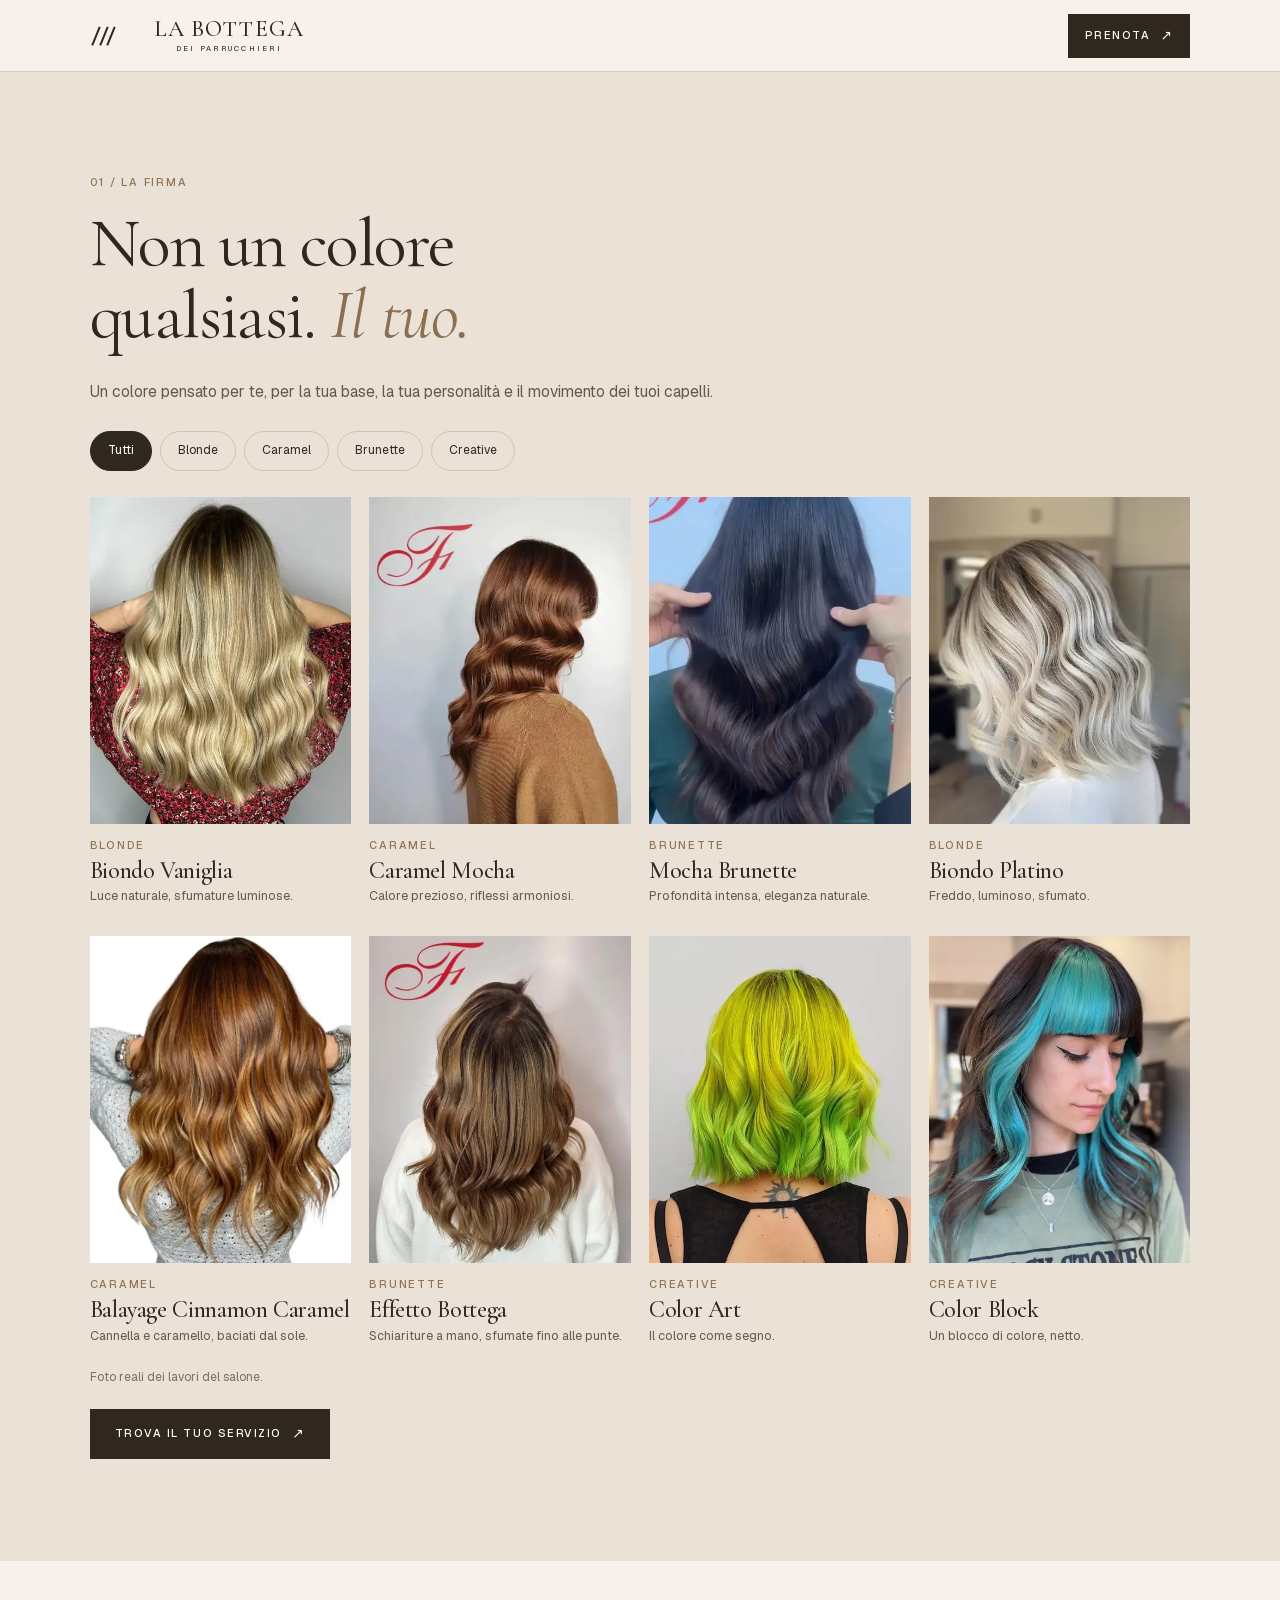
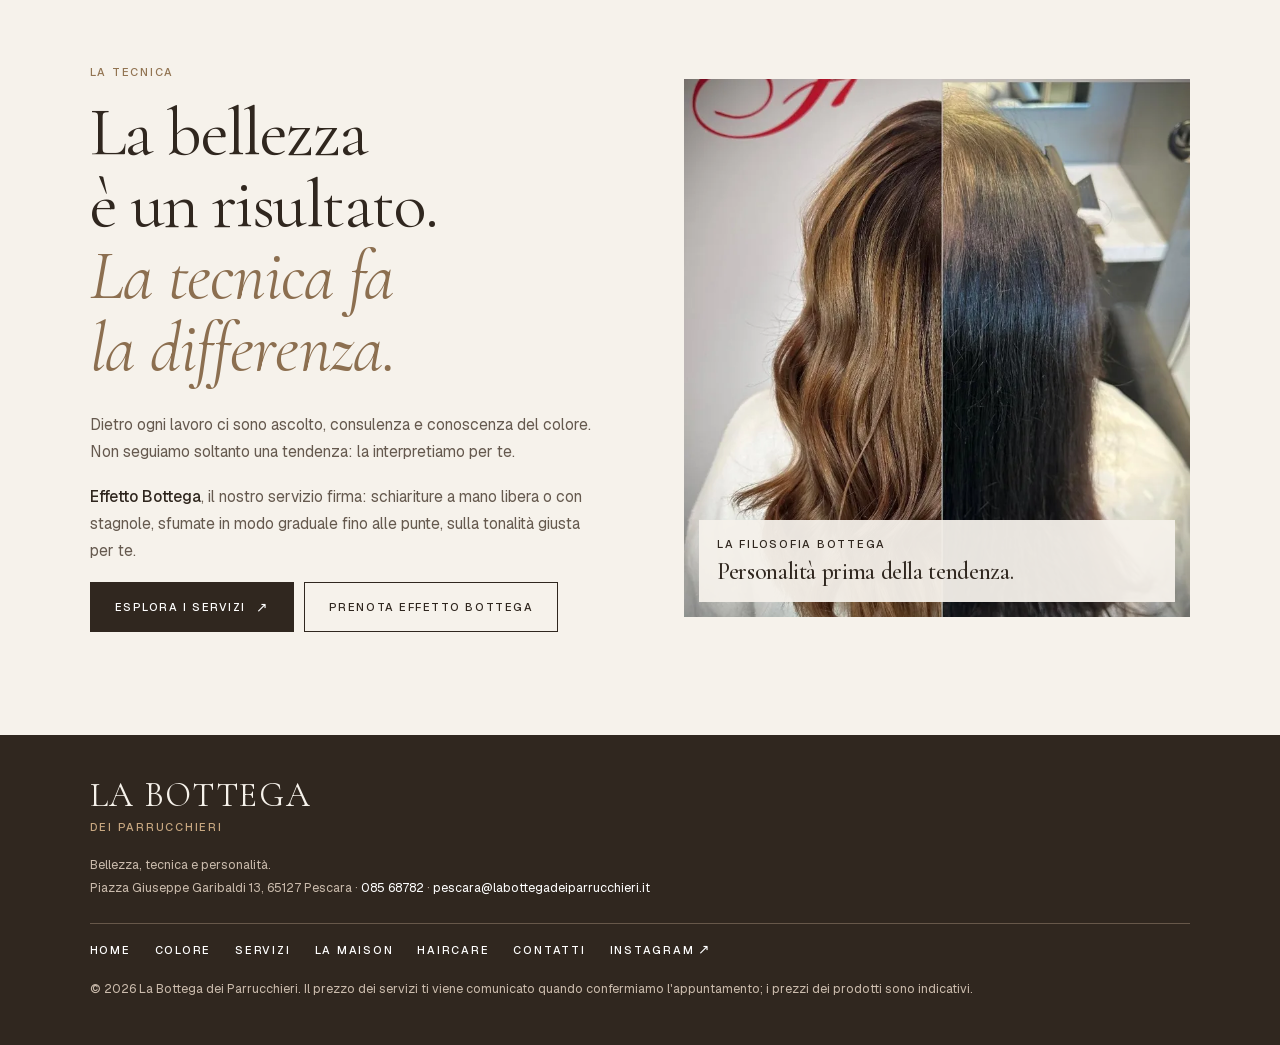
==== commit 64a0b3b8: "feat: menu button top left as three slashes, panel opens from the left" ====
--- a/colore.html
+++ b/colore.html
@@ -9,14 +9,14 @@
 <link rel="icon" href="img/favicon.png" type="image/png">
 <link rel="preload" href="fonts/Cormorant.woff2" as="font" type="font/woff2" crossorigin>
 <link rel="preload" href="fonts/Geist.woff2" as="font" type="font/woff2" crossorigin>
-<link rel="stylesheet" href="css/site.css?v=5">
+<link rel="stylesheet" href="css/site.css?v=6">
 </head>
 <body data-page="colore.html">
 
 <header class="top">
+  <button class="menu-btn" type="button" id="menuBtn" aria-label="Apri il menu" aria-haspopup="dialog" aria-controls="menu"><i></i><i></i><i></i></button>
   <a class="brand" href="index.html" aria-label="La Bottega dei Parrucchieri, home"><span class="serif">La Bottega</span><small>dei parrucchieri</small></a>
   <button class="btn sm" type="button" data-book>Prenota<i class="ar" aria-hidden="true">↗︎</i></button>
-  <button class="menu-btn" type="button" id="menuBtn" aria-label="Apri il menu" aria-haspopup="dialog" aria-controls="menu"><i></i><i></i><i></i></button>
 </header>
 
 <main id="home">
@@ -68,6 +68,6 @@
 
 <div class="sticky-book" id="stickyBook"><small>Il tuo prossimo look<br><strong>Comincia da una consulenza.</strong></small><button class="btn sm" type="button" data-book data-svc="Consulenza colore">Prenota<i class="ar" aria-hidden="true">↗︎</i></button></div>
 <div id="toast" role="status" aria-live="polite"></div>
-<script src="js/site.js?v=5" defer></script>
+<script src="js/site.js?v=6" defer></script>
 </body>
 </html>
--- a/css/site.css
+++ b/css/site.css
@@ -66,12 +66,12 @@
 .brand{display:flex;flex-direction:column;align-items:center;line-height:1;margin-right:auto}
 .brand .serif{font-size:23px;letter-spacing:.05em;text-transform:uppercase;font-weight:500}
 .brand small{font-size:7.5px;letter-spacing:.3em;text-transform:uppercase;margin-top:4px}
-/* menu in alto a destra: tre linee, risponde al tocco come i CTA */
-.menu-btn{display:flex;flex:0 0 auto;width:48px;height:48px;margin-right:-10px;border:0;background:none;flex-direction:column;align-items:center;justify-content:center;gap:6px;cursor:pointer;transition:transform var(--t-ui) var(--ease)}
-.menu-btn i{display:block;width:22px;height:1.5px;background:var(--ink);transition:transform var(--t-ui) var(--ease)}
-.menu-btn i:nth-child(2){width:16px;align-self:center;transform:translateX(3px)}
+/* menu in alto a sinistra: tre barre oblique (///), risponde al tocco come i CTA */
+.menu-btn{display:flex;flex:0 0 auto;width:48px;height:48px;margin-left:-10px;border:0;background:none;align-items:center;justify-content:center;gap:6px;cursor:pointer;transition:transform var(--t-ui) var(--ease)}
+.menu-btn i{display:block;width:1.5px;height:20px;background:var(--ink);transform:rotate(22deg);transition:transform var(--t-ui) var(--ease)}
 .menu-btn:active{transform:scale(.92);transition-duration:var(--t-press)}
-@media (hover:hover){.menu-btn:hover i:nth-child(2){transform:none;width:22px}}
+@media (hover:hover){.menu-btn:hover i{transform:rotate(32deg)}}
+.top .brand{margin-left:6px}
 .strap{padding:11px 22px;text-align:center;background:var(--sand);color:#675747}
 
 /* hero */
@@ -269,14 +269,14 @@
 #toast{position:fixed;z-index:50;left:50%;bottom:calc(84px + env(safe-area-inset-bottom));transform:translate(-50%,20px);opacity:0;background:var(--ink);color:#fff;padding:12px 18px;font-size:13px;width:max-content;max-width:calc(100% - 32px);transition:opacity .3s,transform .3s;pointer-events:none}
 #toast.on{opacity:1;transform:translate(-50%,0)}
 
-/* il menu è un pannello che entra da destra, dove sta il pulsante, e se ne va a destra.
+/* il menu è un pannello che entra da sinistra, dove sta il pulsante, e se ne va a sinistra.
    Telefono: tutto schermo. Desktop: colonna di 440px, il resto della pagina si scurisce. */
-dialog.menu{inset:0 0 0 auto;margin:0;width:min(100%,440px);max-width:none;height:100%;max-height:none;background:var(--paper);transform:translateX(40px)}
+dialog.menu{inset:0 auto 0 0;margin:0;width:min(100%,440px);max-width:none;height:100%;max-height:none;background:var(--paper);transform:translateX(-40px)}
 dialog.menu[open]{transform:none}
-@starting-style{dialog.menu[open]{transform:translateX(40px);opacity:0}}
+@starting-style{dialog.menu[open]{transform:translateX(-40px);opacity:0}}
 @media (max-width:760px){dialog.menu::backdrop{background:transparent}}
 dialog.menu[open] .mn nav a{animation:mnIn .5s var(--ease) both;animation-delay:calc(var(--i,0)*40ms + 60ms)}
-@keyframes mnIn{from{opacity:0;transform:translateX(14px)}}
+@keyframes mnIn{from{opacity:0;transform:translateX(-14px)}}
 .mn{min-height:100%;display:flex;flex-direction:column;padding:calc(env(safe-area-inset-top) + 12px) clamp(22px,4vw,40px) calc(24px + env(safe-area-inset-bottom))}
 .mn header{display:flex;justify-content:space-between;align-items:center;min-height:48px}
 .mn nav{display:flex;flex-direction:column;margin:20px 0 28px}
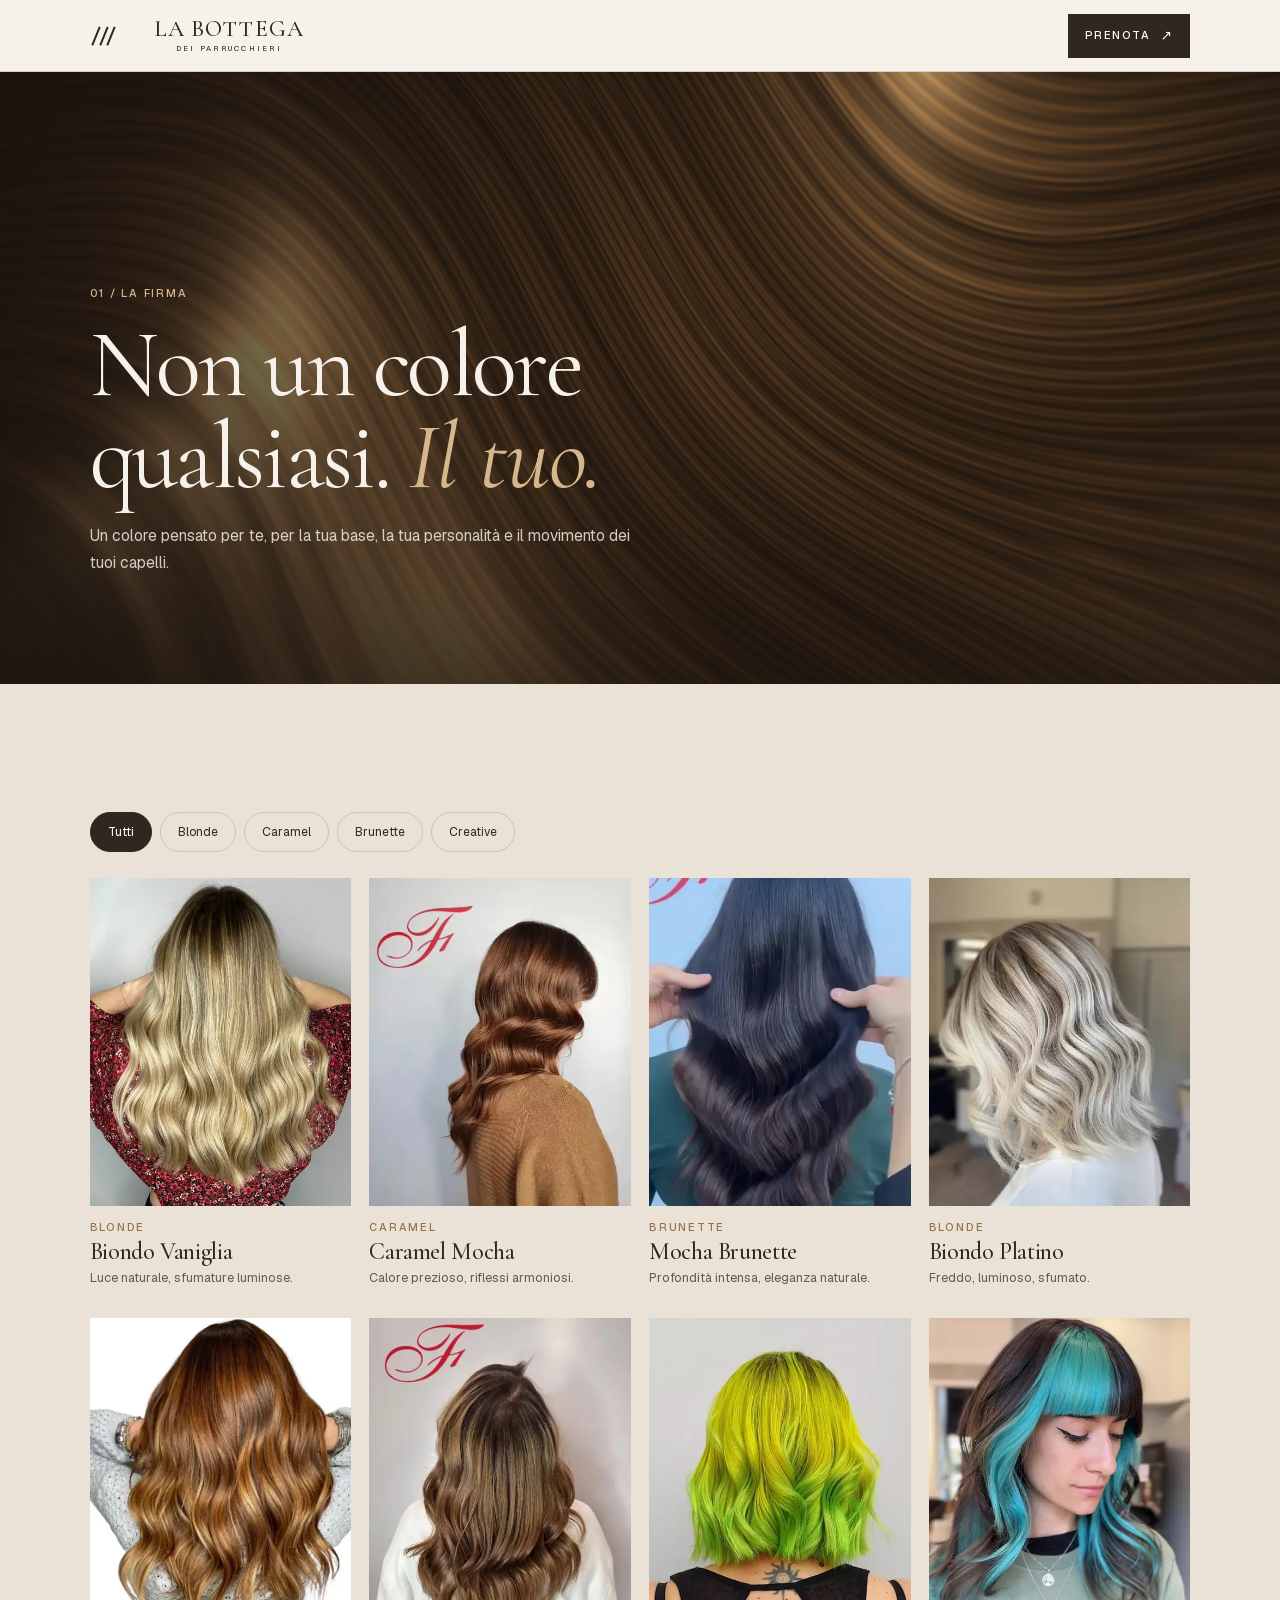
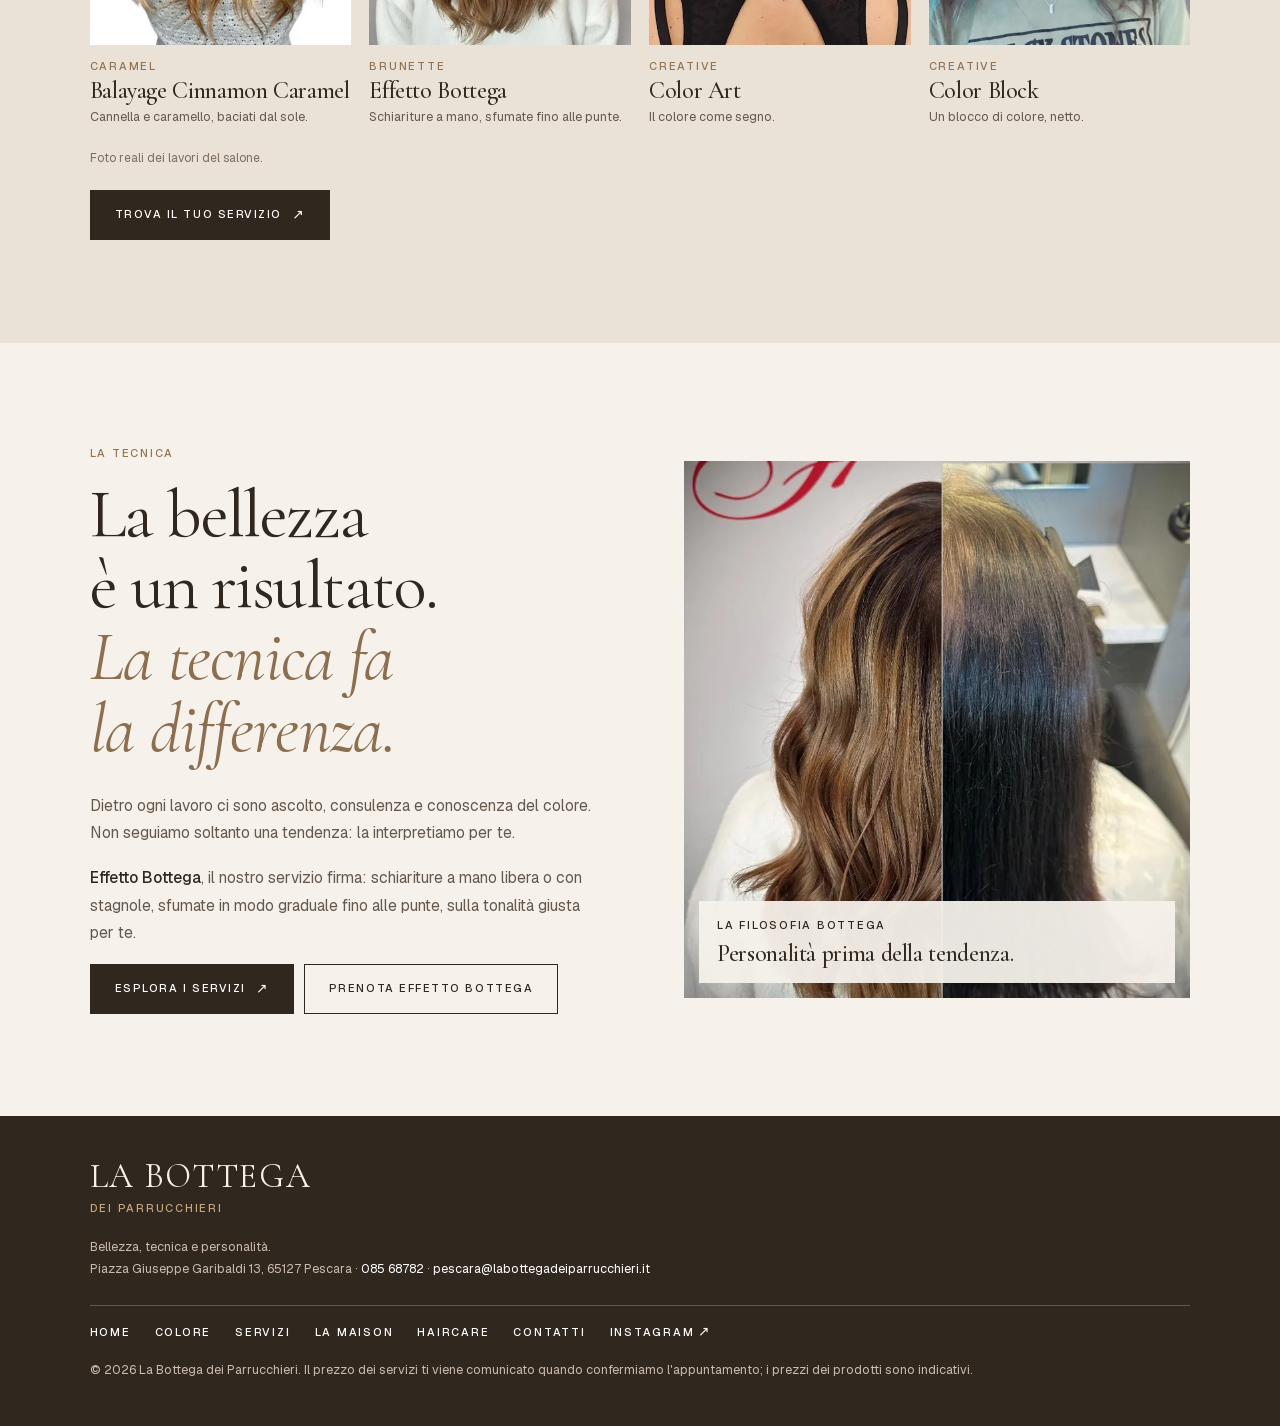
==== commit 0b107651: "feat: 3D-driven redesign: bronze hair WebGL stage, scroll chapters, photo reveal Home: deep-brown pi" ====
--- a/colore.html
+++ b/colore.html
@@ -9,7 +9,7 @@
 <link rel="icon" href="img/favicon.png" type="image/png">
 <link rel="preload" href="fonts/Cormorant.woff2" as="font" type="font/woff2" crossorigin>
 <link rel="preload" href="fonts/Geist.woff2" as="font" type="font/woff2" crossorigin>
-<link rel="stylesheet" href="css/site.css?v=6">
+<link rel="stylesheet" href="css/site.css?v=7">
 </head>
 <body data-page="colore.html">
 
@@ -20,10 +20,16 @@
 </header>
 
 <main id="home">
-<section id="colore" class="sec sand" aria-labelledby="h-colore">
-  <p class="eyebrow bz">01 / La firma</p>
-  <h1 class="serif" id="h-colore">Non un colore<br>qualsiasi. <i>Il tuo.</i></h1>
-  <p class="intro">Un colore pensato per te, per la tua base, la tua personalità e il movimento dei tuoi capelli.</p>
+<section class="page-hero" aria-labelledby="h-colore">
+  <canvas class="hair" aria-hidden="true"></canvas>
+  <div class="ph">
+    <p class="eyebrow bz">01 / La firma</p>
+    <h1 class="serif" id="h-colore">Non un colore<br>qualsiasi. <i>Il tuo.</i></h1>
+    <p class="intro">Un colore pensato per te, per la tua base, la tua personalità e il movimento dei tuoi capelli.</p>
+  </div>
+</section>
+
+<section id="colore" class="sec sand">
   <div class="filters" id="filters" role="group" aria-label="Filtra per colore">
     <button class="tag" type="button" data-filter="all" aria-pressed="true">Tutti</button><button class="tag" type="button" data-filter="blonde" aria-pressed="false">Blonde</button><button class="tag" type="button" data-filter="caramel" aria-pressed="false">Caramel</button><button class="tag" type="button" data-filter="brunette" aria-pressed="false">Brunette</button><button class="tag" type="button" data-filter="creative" aria-pressed="false">Creative</button>
   </div>
@@ -68,6 +74,7 @@
 
 <div class="sticky-book" id="stickyBook"><small>Il tuo prossimo look<br><strong>Comincia da una consulenza.</strong></small><button class="btn sm" type="button" data-book data-svc="Consulenza colore">Prenota<i class="ar" aria-hidden="true">↗︎</i></button></div>
 <div id="toast" role="status" aria-live="polite"></div>
-<script src="js/site.js?v=6" defer></script>
+<script src="js/hair.js?v=7" defer></script>
+<script src="js/site.js?v=7" defer></script>
 </body>
 </html>
--- a/css/site.css
+++ b/css/site.css
@@ -428,4 +428,94 @@
   .tiles b{font-size:25px}
 }
 
+/* ===== Home 3D: palco marrone profondo, capelli in bronzo, capitoli che scorrono =====
+   Riferimenti: Cartier Roadster (oggetto unico su palco scuro, etichette), Il Colorista (frasi enormi),
+   Nymphai (intro col marchio), Fitosauna (foto che si apre a tutto schermo). */
+:root{--stage:#1a120d;--ivory:#f6f2eb}
+.loader{position:fixed;inset:0;z-index:90;display:grid;place-items:center;background:var(--stage);color:var(--ivory);pointer-events:none;animation:introOut .7s var(--ease) .75s both}
+.loader .serif{font-size:clamp(34px,6vw,64px);letter-spacing:.06em;text-transform:uppercase;animation:rise .8s var(--ease) both}
+.loader i{position:absolute;left:50%;bottom:22%;width:120px;height:1px;margin-left:-60px;background:rgba(246,242,235,.25);overflow:hidden}
+.loader i::after{content:"";position:absolute;inset:0;background:var(--gold);transform-origin:left;animation:load .7s var(--ease) both}
+@keyframes load{from{transform:scaleX(0)}}
+@keyframes introOut{to{opacity:0;visibility:hidden}}
+
+.home .top{position:fixed;left:0;right:0;transition:background-color .4s,border-color .4s,color .4s}
+.home .top.over{background:transparent;border-color:transparent;color:var(--ivory);-webkit-backdrop-filter:none;backdrop-filter:none}
+.home .top.over .menu-btn i{background:var(--ivory)}
+.home .top.over .btn.sm{background:var(--ivory);border-color:var(--ivory);color:var(--ink)}
+
+.stage{position:relative;background:var(--stage);color:var(--ivory)}
+.stage .pin{position:relative;min-height:100svh;overflow:hidden;padding:120px var(--pad) 80px;display:flex;flex-direction:column;gap:64px;justify-content:center}
+canvas.hair{position:absolute;inset:0;width:100%;height:100%;display:block;background:radial-gradient(70% 60% at 50% 45%,#7a5634 0%,#3a271a 45%,var(--stage) 100%)}
+.ch{position:relative;z-index:1;display:block;max-width:15em;color:var(--ivory)}
+.ch .eyebrow{color:var(--gold)}
+.ch h1,.ch b{display:block;font-family:Cormorant,Georgia,serif;font-weight:400;font-size:clamp(46px,7.2vw,112px);line-height:.98;letter-spacing:-.025em;margin:16px 0 10px;padding-bottom:.06em;text-wrap:wrap}
+.ch{max-width:none}
+/* velo scuro dietro ai testi: leggibili anche sopra i riflessi più chiari */
+.stage .pin::after{content:"";position:absolute;inset:0;pointer-events:none;background:linear-gradient(90deg,rgba(26,18,13,.78) 0%,rgba(26,18,13,.35) 45%,rgba(26,18,13,0) 70%),linear-gradient(0deg,rgba(26,18,13,.7) 0%,rgba(26,18,13,0) 45%)}
+.ch,.spec,.meter{z-index:2}
+.ch b i,.ch .it{color:var(--gold);font-style:italic}
+.ch .it{font-size:clamp(28px,3.4vw,52px);margin:0 0 30px}
+.ch .go{display:inline-flex;align-items:center;gap:8px;margin-top:18px;font-size:12px;letter-spacing:.14em;text-transform:uppercase;border-bottom:1px solid rgba(246,242,235,.4);padding-bottom:6px}
+@media (hover:hover){a.ch:hover .ar{transform:translate(3px,-3px)}a.ch:hover .go{border-color:var(--gold)}}
+.btn.ghost{background:transparent;border-color:rgba(246,242,235,.55);color:var(--ivory)}
+@media (hover:hover){.btn.ghost:hover{background:var(--ivory);color:var(--ink);border-color:var(--ivory)}}
+.spec{list-style:none;margin:0;padding:0;position:relative;z-index:1;display:grid;grid-template-columns:repeat(2,minmax(0,1fr));gap:22px 18px;max-width:560px}
+.spec li{border-top:1px solid rgba(246,242,235,.28);padding-top:12px}
+.spec b{display:block;font-size:34px;line-height:1;font-weight:500;color:var(--gold)}
+.spec span{display:block;margin-top:6px;font-size:12px;letter-spacing:.06em;color:rgba(246,242,235,.75)}
+.meter{display:none}
+
+/* con movimento: il palco si ferma sullo schermo e lo scroll guida i capitoli */
+.js3d .stage{height:520svh}
+.js3d .stage .pin{position:sticky;top:0;height:100svh;min-height:0;padding:0;display:block}
+.js3d .ch{position:absolute;left:var(--pad);bottom:clamp(90px,14svh,150px);opacity:0;visibility:hidden;will-change:opacity,transform}
+.js3d .ch.on{visibility:visible}
+.js3d .ch0{opacity:1;visibility:visible}
+.js3d .spec{position:absolute;right:var(--pad);top:50%;transform:translateY(-50%);display:flex;flex-direction:column;gap:26px;width:220px}
+.js3d .spec li{opacity:.18;transform:translateX(16px);transition:opacity .6s var(--ease),transform .6s var(--ease)}
+.js3d .spec li.on{opacity:1;transform:none}
+.js3d .meter{display:flex;position:absolute;right:var(--pad);bottom:clamp(90px,14svh,150px);align-items:center;gap:12px;color:rgba(246,242,235,.7)}
+.meter i{position:relative;display:block;width:80px;height:1px;background:rgba(246,242,235,.25)}
+.meter b{position:absolute;inset:0;background:var(--gold);transform-origin:left;transform:scaleX(0)}
+.js3d .meter b{transform:scaleX(var(--p,0))}
+
+/* la foto vera si apre a tutto schermo (inclinata e piccola, poi piena) */
+.reveal{position:relative;background:var(--ivory)}
+.reveal .pin{position:relative;min-height:100svh;display:grid;place-items:center;overflow:hidden;padding:80px var(--pad)}
+.rv-img{width:min(100%,560px);aspect-ratio:4/5;overflow:hidden;border-radius:4px}
+.rv-img img{width:100%;height:100%;object-fit:cover}
+.rv-t{position:relative;z-index:1;text-align:center;font-size:clamp(40px,6vw,92px);line-height:1.02;letter-spacing:-.025em;margin:40px 0 0;padding-bottom:.06em}
+.js3d .reveal{height:240svh}
+.js3d .reveal .pin{position:sticky;top:0;height:100svh;padding:0}
+.js3d .rv-img{position:absolute;inset:0;width:100%;height:100%;aspect-ratio:auto;transform:scale(.42) rotate(-5deg);border-radius:28px;will-change:transform}
+.js3d .rv-img::after{content:"";position:absolute;inset:0;background:linear-gradient(180deg,rgba(26,18,13,0) 35%,rgba(26,18,13,.6) 100%)}
+.js3d .rv-t{position:absolute;left:var(--pad);right:var(--pad);bottom:clamp(60px,12svh,120px);margin:0;color:var(--ivory);opacity:0}
+.js3d .rv-t i{color:var(--gold)}
+
+@media (max-width:760px){
+  .js3d .stage{height:460svh}
+  .js3d .ch{left:22px;right:22px;bottom:150px;max-width:none}
+  .js3d .spec{left:22px;right:22px;top:auto;bottom:86px;transform:none;width:auto;display:block;height:46px}
+  .js3d .spec li{position:absolute;left:0;right:0;border:0;padding:0;display:flex;align-items:baseline;gap:10px;transform:translateY(8px);opacity:0}
+  .js3d .spec li.on{opacity:0}
+  .js3d .spec li.on:not(:has(~ li.on)){opacity:1;transform:none}
+  .js3d .spec b{font-size:24px}
+  .js3d .meter{display:none}
+  .js3d .reveal{height:200svh}
+  .js3d .rv-t{bottom:110px}
+}
+
+/* pagine interne: il titolo apre su una fascia scura con gli stessi capelli in 3D */
+.page-hero{position:relative;overflow:hidden;background:var(--stage);color:var(--ivory);min-height:min(68svh,640px);display:flex;align-items:flex-end;padding:clamp(110px,14vw,170px) var(--pad) clamp(48px,7vw,90px)}
+.page-hero::after{content:"";position:absolute;inset:0;pointer-events:none;background:linear-gradient(90deg,rgba(26,18,13,.8) 0%,rgba(26,18,13,.35) 55%,rgba(26,18,13,.1) 100%),linear-gradient(0deg,rgba(26,18,13,.65) 0%,rgba(26,18,13,0) 55%)}
+.page-hero .ph{position:relative;z-index:2;max-width:var(--max);width:100%;margin:0 auto}
+.page-hero .eyebrow{color:var(--gold)}
+.page-hero h1.serif{font-size:clamp(50px,7.4vw,118px);line-height:.98;letter-spacing:-.028em;margin:16px 0 18px;text-wrap:wrap}
+.page-hero h1 i{color:var(--gold)}
+.page-hero .intro{color:rgba(246,242,235,.82);max-width:36em}
+.shop-hero.page-hero{padding:clamp(110px,14vw,170px) var(--pad) clamp(48px,7vw,90px)}
+@media (max-width:760px){.page-hero{min-height:62svh;padding:110px 22px 44px}}
+
 @media (prefers-reduced-motion:reduce){*,*::before,*::after{animation:none!important;transition:none!important}}
+@media (prefers-reduced-motion:reduce){.loader{display:none}}
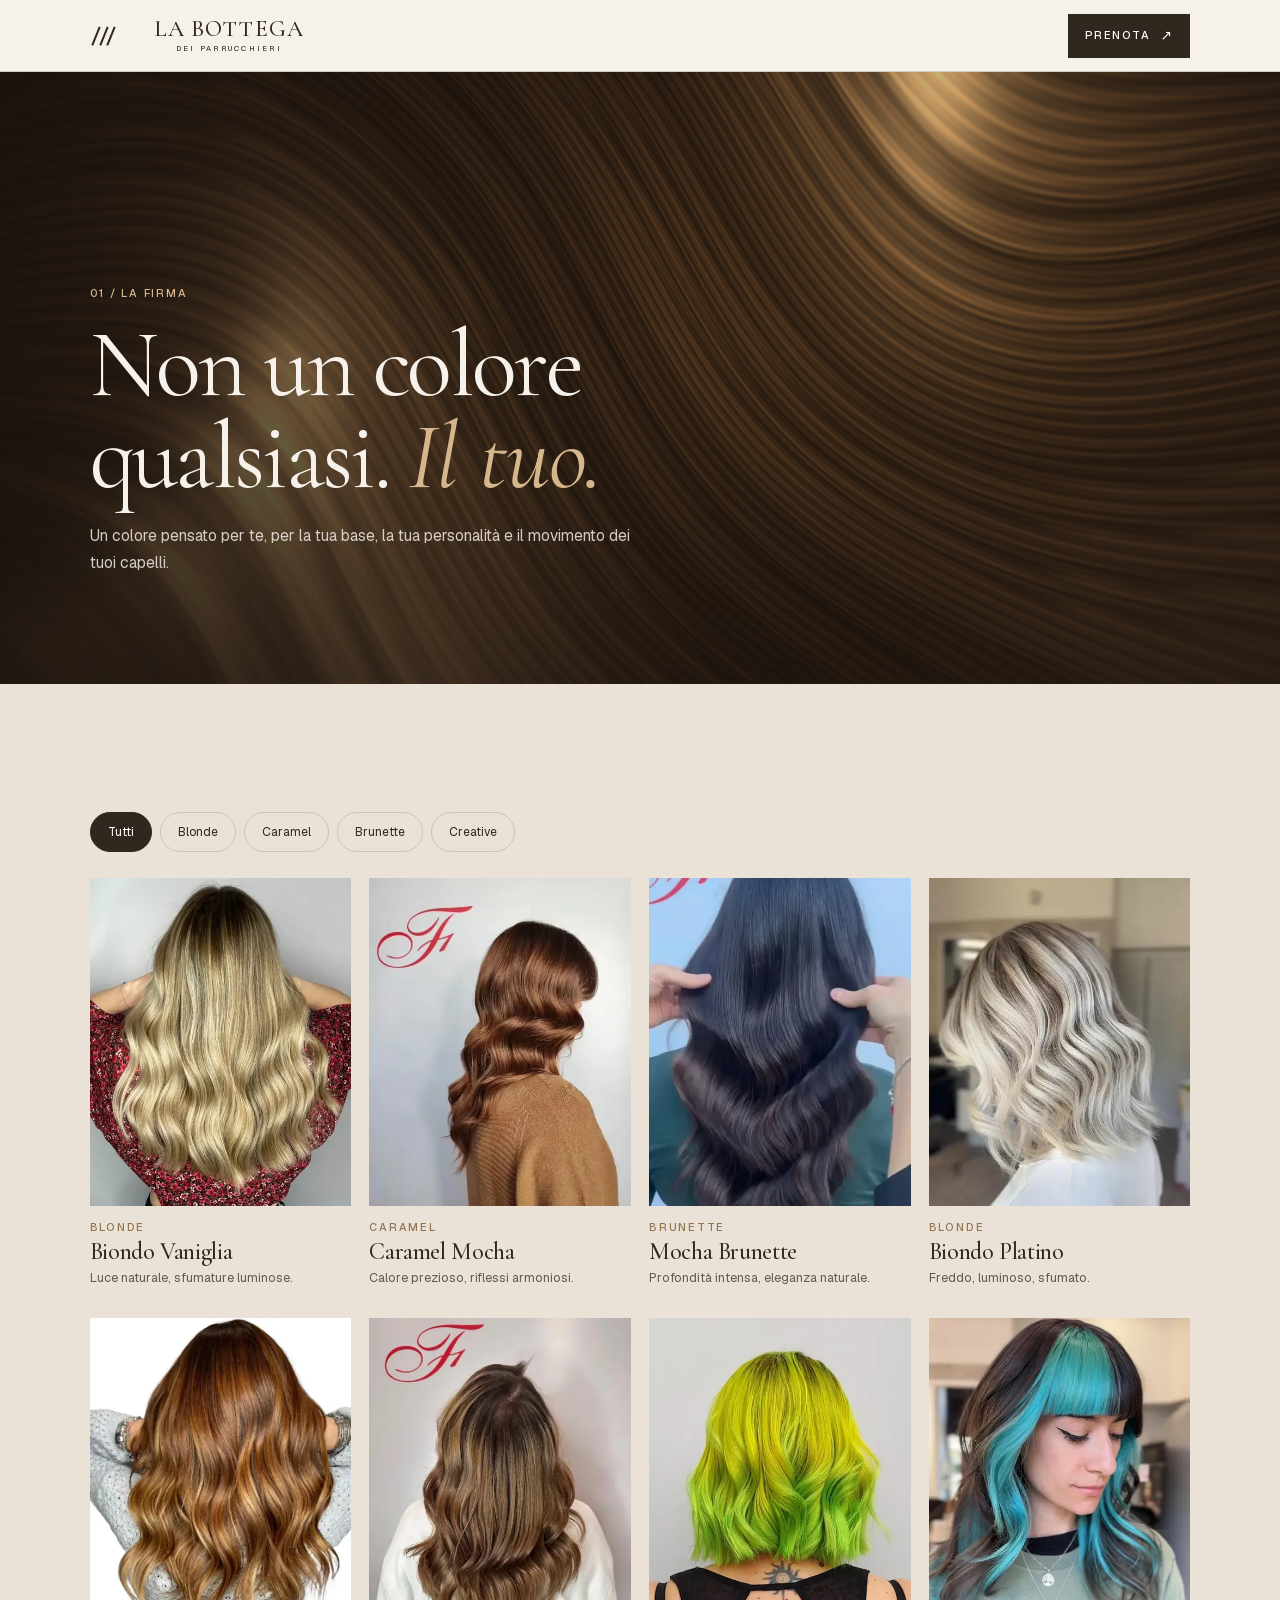
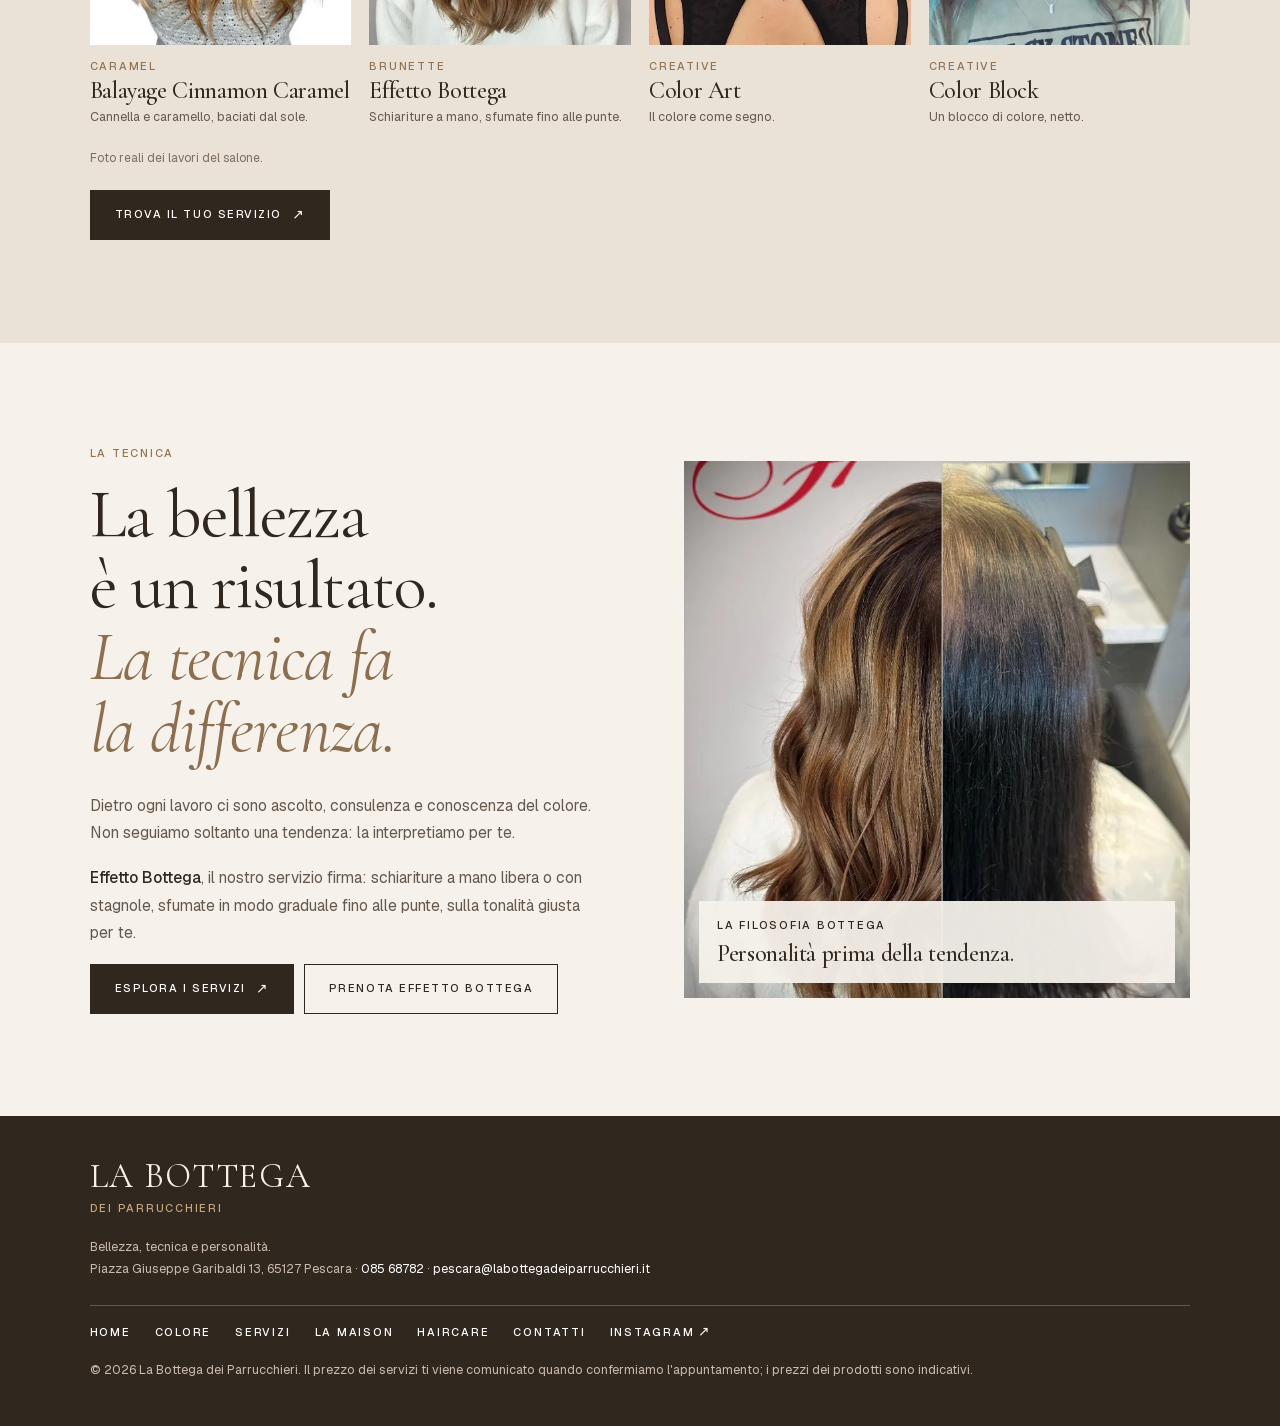
==== commit 16674cbf: "feat: 'I più amati' row of 10 products under the home hero (Fabio's Rossano Ferretti reference) Side" ====
--- a/colore.html
+++ b/colore.html
@@ -9,7 +9,7 @@
 <link rel="icon" href="img/favicon.png" type="image/png">
 <link rel="preload" href="fonts/Cormorant.woff2" as="font" type="font/woff2" crossorigin>
 <link rel="preload" href="fonts/Geist.woff2" as="font" type="font/woff2" crossorigin>
-<link rel="stylesheet" href="css/site.css?v=7">
+<link rel="stylesheet" href="css/site.css?v=8">
 </head>
 <body data-page="colore.html">
 
@@ -75,6 +75,6 @@
 <div class="sticky-book" id="stickyBook"><small>Il tuo prossimo look<br><strong>Comincia da una consulenza.</strong></small><button class="btn sm" type="button" data-book data-svc="Consulenza colore">Prenota<i class="ar" aria-hidden="true">↗︎</i></button></div>
 <div id="toast" role="status" aria-live="polite"></div>
 <script src="js/hair.js?v=7" defer></script>
-<script src="js/site.js?v=7" defer></script>
+<script src="js/site.js?v=8" defer></script>
 </body>
 </html>
--- a/css/site.css
+++ b/css/site.css
@@ -484,7 +484,7 @@
 .reveal{position:relative;background:var(--ivory)}
 .reveal .pin{position:relative;min-height:100svh;display:grid;place-items:center;overflow:hidden;padding:80px var(--pad)}
 .rv-img{width:min(100%,560px);aspect-ratio:4/5;overflow:hidden;border-radius:4px}
-.rv-img img{width:100%;height:100%;object-fit:cover}
+.rv-img img{width:100%;height:100%;object-fit:cover;object-position:62% 62%}
 .rv-t{position:relative;z-index:1;text-align:center;font-size:clamp(40px,6vw,92px);line-height:1.02;letter-spacing:-.025em;margin:40px 0 0;padding-bottom:.06em}
 .js3d .reveal{height:240svh}
 .js3d .reveal .pin{position:sticky;top:0;height:100svh;padding:0}
@@ -506,6 +506,24 @@
   .js3d .rv-t{bottom:110px}
 }
 
+/* Home: i più amati, subito sotto i capelli (come i "preferiti" di Rossano Ferretti), nei colori di Fabio */
+.bests{background:var(--ivory);padding:clamp(64px,8vw,110px) 0 clamp(56px,7vw,96px)}
+.bests-h{display:flex;flex-wrap:wrap;align-items:flex-end;justify-content:space-between;gap:20px;max-width:var(--max);margin:0 auto 28px;padding:0 var(--pad)}
+.bests-h h2.serif{margin:12px 0 0}
+.bests-nav{display:flex;align-items:center;gap:10px}
+.rail-btn{width:48px;height:48px;border:1px solid var(--line);background:transparent;color:var(--ink);font-size:18px;cursor:pointer;transition:background .2s,color .2s,transform var(--t-ui) var(--ease)}
+.rail-btn:active{transform:scale(.94);transition-duration:var(--t-press)}
+@media (hover:hover){.rail-btn:hover{background:var(--ink);color:var(--ivory);border-color:var(--ink)}}
+.plist.rail{display:grid;grid-template-columns:none;grid-auto-flow:column;grid-auto-columns:clamp(220px,22vw,280px);gap:16px;overflow-x:auto;scroll-snap-type:x mandatory;scroll-padding:0 var(--pad);padding:0 var(--pad) 6px;scrollbar-width:none;overscroll-behavior-x:contain}
+.plist.rail::-webkit-scrollbar{display:none}
+.plist.rail .pc{scroll-snap-align:start}
+@media (max-width:760px){
+  .bests{padding:56px 0}
+  .bests-h{padding:0 22px}
+  .rail-btn{display:none}
+  .plist.rail{grid-auto-columns:68vw;gap:12px;padding:0 22px 6px;scroll-padding:0 22px}
+}
+
 /* pagine interne: il titolo apre su una fascia scura con gli stessi capelli in 3D */
 .page-hero{position:relative;overflow:hidden;background:var(--stage);color:var(--ivory);min-height:min(68svh,640px);display:flex;align-items:flex-end;padding:clamp(110px,14vw,170px) var(--pad) clamp(48px,7vw,90px)}
 .page-hero::after{content:"";position:absolute;inset:0;pointer-events:none;background:linear-gradient(90deg,rgba(26,18,13,.8) 0%,rgba(26,18,13,.35) 55%,rgba(26,18,13,.1) 100%),linear-gradient(0deg,rgba(26,18,13,.65) 0%,rgba(26,18,13,0) 55%)}
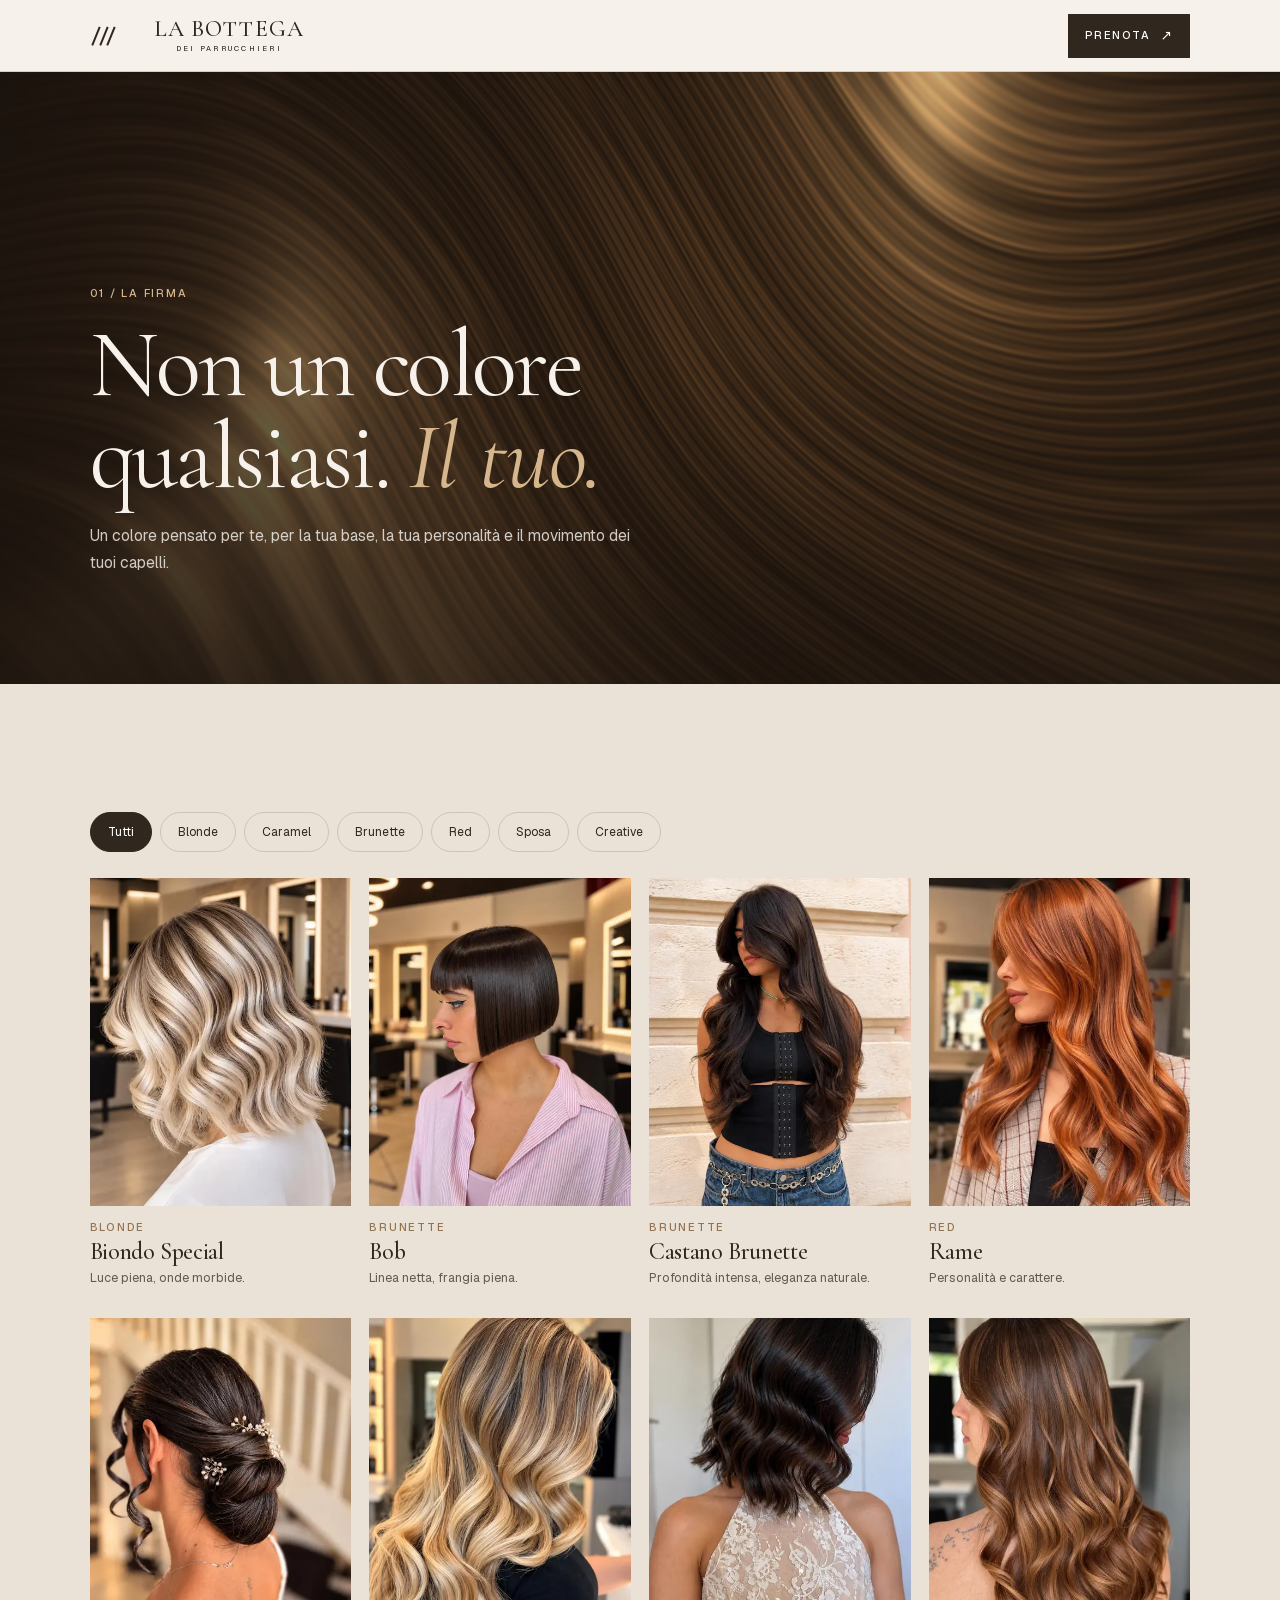
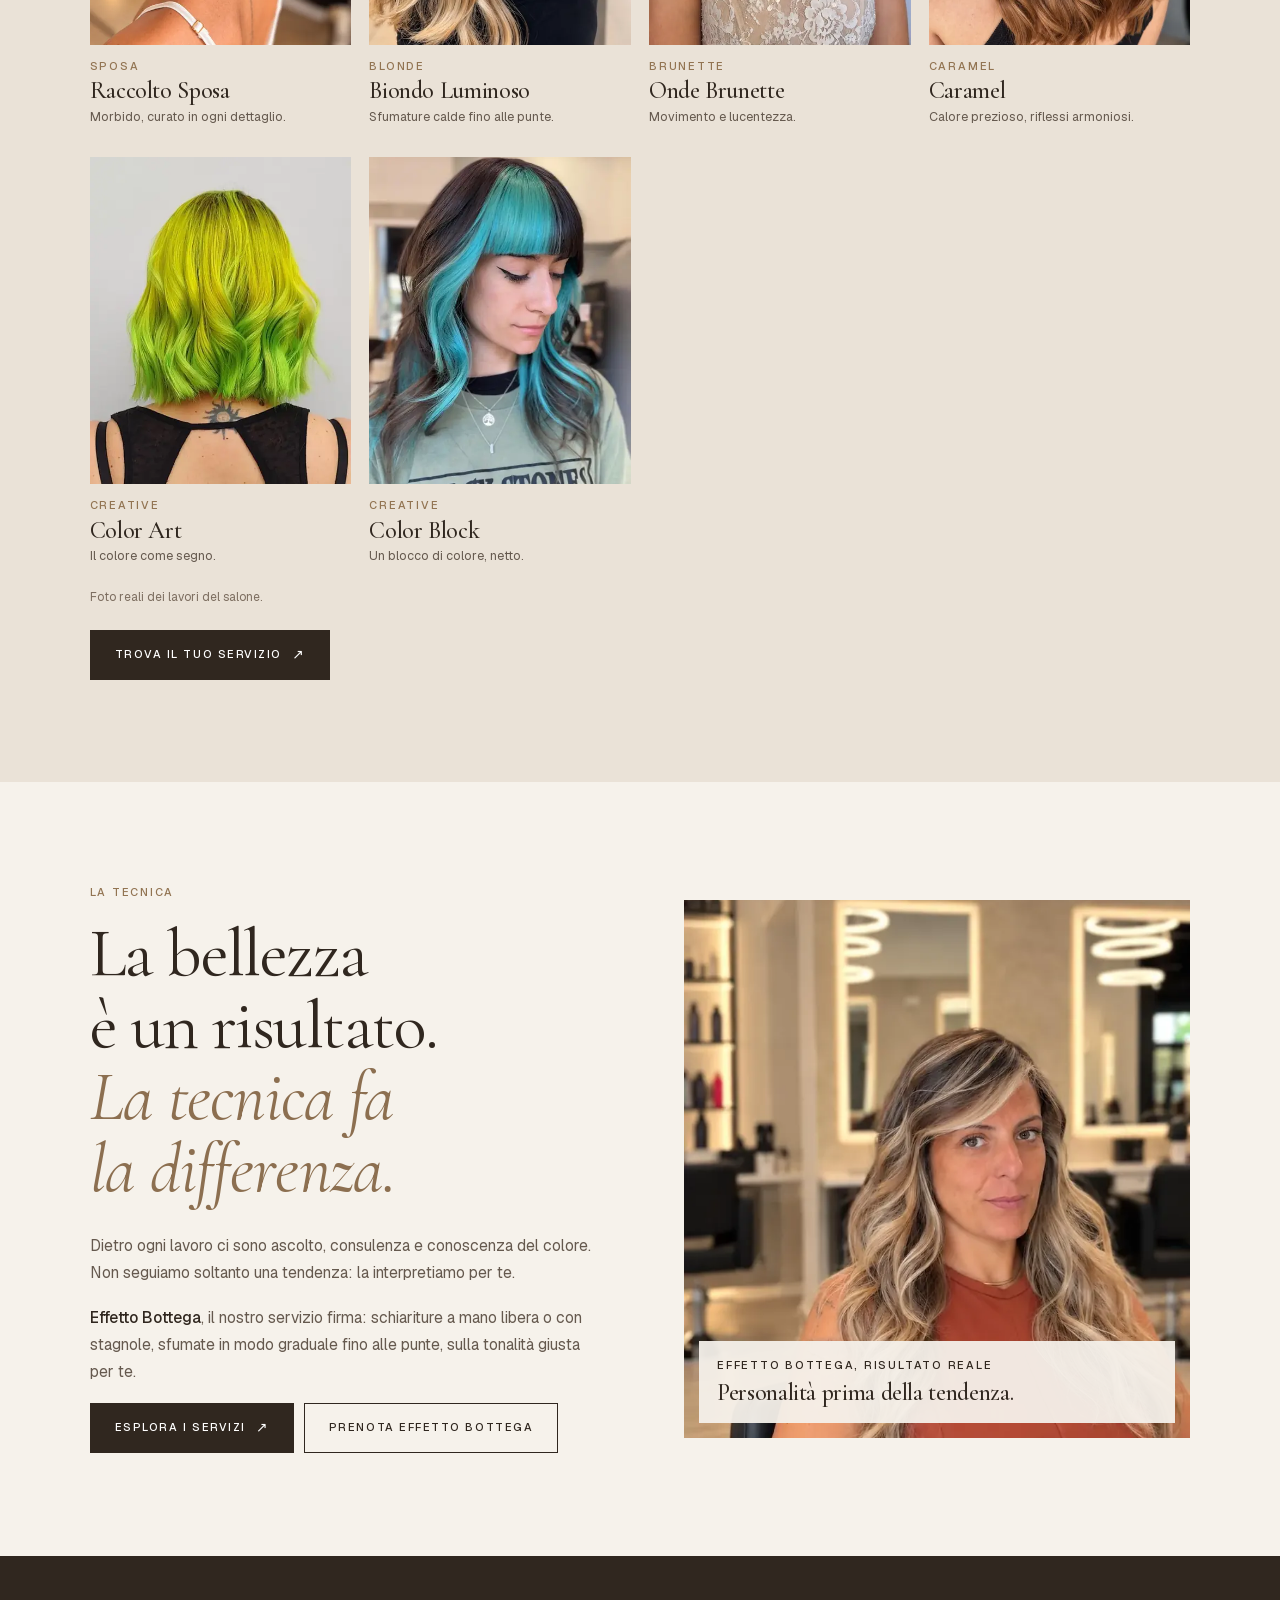
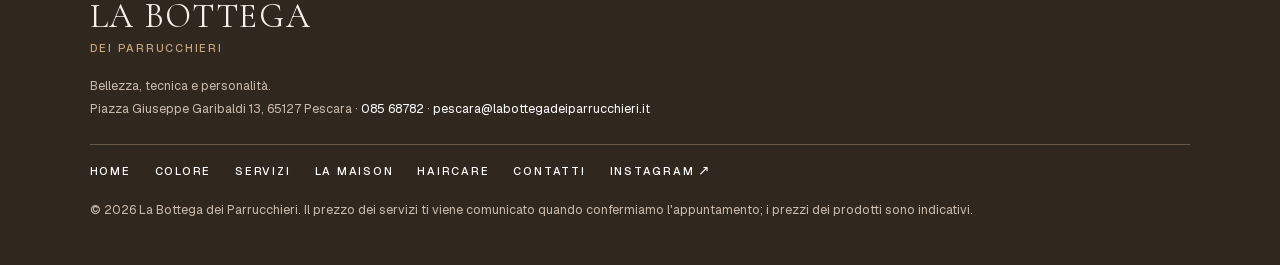
==== commit 5781dcf5: "feat: Fabio's 24/10 directions: new real colour photos, real Effetto Bottega, salon collage, Cera Ac" ====
--- a/colore.html
+++ b/colore.html
@@ -9,7 +9,7 @@
 <link rel="icon" href="img/favicon.png" type="image/png">
 <link rel="preload" href="fonts/Cormorant.woff2" as="font" type="font/woff2" crossorigin>
 <link rel="preload" href="fonts/Geist.woff2" as="font" type="font/woff2" crossorigin>
-<link rel="stylesheet" href="css/site.css?v=8">
+<link rel="stylesheet" href="css/site.css?v=9">
 </head>
 <body data-page="colore.html">
 
@@ -31,15 +31,17 @@
 
 <section id="colore" class="sec sand">
   <div class="filters" id="filters" role="group" aria-label="Filtra per colore">
-    <button class="tag" type="button" data-filter="all" aria-pressed="true">Tutti</button><button class="tag" type="button" data-filter="blonde" aria-pressed="false">Blonde</button><button class="tag" type="button" data-filter="caramel" aria-pressed="false">Caramel</button><button class="tag" type="button" data-filter="brunette" aria-pressed="false">Brunette</button><button class="tag" type="button" data-filter="creative" aria-pressed="false">Creative</button>
+    <button class="tag" type="button" data-filter="all" aria-pressed="true">Tutti</button><button class="tag" type="button" data-filter="blonde" aria-pressed="false">Blonde</button><button class="tag" type="button" data-filter="caramel" aria-pressed="false">Caramel</button><button class="tag" type="button" data-filter="brunette" aria-pressed="false">Brunette</button><button class="tag" type="button" data-filter="red" aria-pressed="false">Red</button><button class="tag" type="button" data-filter="sposa" aria-pressed="false">Sposa</button><button class="tag" type="button" data-filter="creative" aria-pressed="false">Creative</button>
   </div>
   <ul class="gallery" id="gallery">
-    <li data-cat="blonde"><figure><div class="ci"><img src="img/colore-biondo-vaniglia.webp" srcset="img/m/colore-biondo-vaniglia.webp 480w, img/colore-biondo-vaniglia.webp 720w" sizes="(max-width:760px) 38vw, (max-width:1100px) 30vw, 22vw" width="720" height="900" alt="Biondo caldo, sfumato dalla radice" loading="lazy" decoding="async"></div><figcaption><span class="eyebrow bz">Blonde</span><b class="serif">Biondo Vaniglia</b><span>Luce naturale, sfumature luminose.</span></figcaption></figure></li>
-    <li data-cat="caramel"><figure><div class="ci"><img src="img/colore-caramel-mocha.webp" srcset="img/m/colore-caramel-mocha.webp 480w, img/colore-caramel-mocha.webp 720w" sizes="(max-width:760px) 38vw, (max-width:1100px) 30vw, 22vw" width="720" height="904" alt="Castano caldo con riflessi caramello" loading="lazy" decoding="async"></div><figcaption><span class="eyebrow bz">Caramel</span><b class="serif">Caramel Mocha</b><span>Calore prezioso, riflessi armoniosi.</span></figcaption></figure></li>
-    <li data-cat="brunette"><figure><div class="ci"><img src="img/colore-mocha-brunette.webp" srcset="img/m/colore-mocha-brunette.webp 480w, img/colore-mocha-brunette.webp 585w" sizes="(max-width:760px) 38vw, (max-width:1100px) 30vw, 22vw" width="585" height="960" alt="Castano scuro profondo e lucido" loading="lazy" decoding="async"></div><figcaption><span class="eyebrow bz">Brunette</span><b class="serif">Mocha Brunette</b><span>Profondità intensa, eleganza naturale.</span></figcaption></figure></li>
-    <li data-cat="blonde"><figure><div class="ci"><img src="img/colore-biondo-platino.webp" srcset="img/m/colore-biondo-platino.webp 480w, img/colore-biondo-platino.webp 615w" sizes="(max-width:760px) 38vw, (max-width:1100px) 30vw, 22vw" width="615" height="960" alt="Biondo platino con radice sfumata" loading="lazy" decoding="async"></div><figcaption><span class="eyebrow bz">Blonde</span><b class="serif">Biondo Platino</b><span>Freddo, luminoso, sfumato.</span></figcaption></figure></li>
-    <li data-cat="caramel"><figure><div class="ci"><img src="img/colore-cinnamon-caramel.webp" srcset="img/m/colore-cinnamon-caramel.webp 480w, img/colore-cinnamon-caramel.webp 720w" sizes="(max-width:760px) 38vw, (max-width:1100px) 30vw, 22vw" width="720" height="900" alt="Balayage rame e caramello" loading="lazy" decoding="async"></div><figcaption><span class="eyebrow bz">Caramel</span><b class="serif">Balayage Cinnamon Caramel</b><span>Cannella e caramello, baciati dal sole.</span></figcaption></figure></li>
-    <li data-cat="brunette"><figure><div class="ci"><img src="img/dopo.webp" srcset="img/m/dopo.webp 480w, img/dopo.webp 760w" sizes="(max-width:760px) 38vw, (max-width:1100px) 30vw, 22vw" width="760" height="1013" alt="Castano con schiariture calde sfumate fino alle punte" loading="lazy" decoding="async"></div><figcaption><span class="eyebrow bz">Brunette</span><b class="serif">Effetto Bottega</b><span>Schiariture a mano, sfumate fino alle punte.</span></figcaption></figure></li>
+    <li data-cat="blonde"><figure><div class="ci"><img src="img/lavori/720/biondo-special.webp" srcset="img/lavori/m/biondo-special.webp 480w, img/lavori/720/biondo-special.webp 720w" sizes="(max-width:760px) 38vw, (max-width:1100px) 30vw, 22vw" width="720" height="1121" alt="Biondo freddo e luminoso a onde morbide" loading="lazy" decoding="async"></div><figcaption><span class="eyebrow bz">Blonde</span><b class="serif">Biondo Special</b><span>Luce piena, onde morbide.</span></figcaption></figure></li>
+    <li data-cat="brunette"><figure><div class="ci"><img src="img/lavori/720/bob.webp" srcset="img/lavori/m/bob.webp 480w, img/lavori/720/bob.webp 720w" sizes="(max-width:760px) 38vw, (max-width:1100px) 30vw, 22vw" width="720" height="955" alt="Bob scuro e lucido con frangia, in salone" loading="lazy" decoding="async"></div><figcaption><span class="eyebrow bz">Brunette</span><b class="serif">Bob</b><span>Linea netta, frangia piena.</span></figcaption></figure></li>
+    <li data-cat="brunette"><figure><div class="ci"><img src="img/lavori/720/castano-brunette.webp" srcset="img/lavori/m/castano-brunette.webp 480w, img/lavori/720/castano-brunette.webp 720w" sizes="(max-width:760px) 38vw, (max-width:1100px) 30vw, 22vw" width="720" height="900" alt="Capelli lunghi castano scuro, mossi e lucidi" loading="lazy" decoding="async"></div><figcaption><span class="eyebrow bz">Brunette</span><b class="serif">Castano Brunette</b><span>Profondità intensa, eleganza naturale.</span></figcaption></figure></li>
+    <li data-cat="red"><figure><div class="ci"><img src="img/lavori/720/rame.webp" srcset="img/lavori/m/rame.webp 480w, img/lavori/720/rame.webp 720w" sizes="(max-width:760px) 38vw, (max-width:1100px) 30vw, 22vw" width="720" height="1224" alt="Capelli lunghi color rame a onde, in salone" loading="lazy" decoding="async"></div><figcaption><span class="eyebrow bz">Red</span><b class="serif">Rame</b><span>Personalità e carattere.</span></figcaption></figure></li>
+    <li data-cat="sposa"><figure><div class="ci"><img src="img/lavori/720/sposa-raccolto.webp" srcset="img/lavori/m/sposa-raccolto.webp 480w, img/lavori/720/sposa-raccolto.webp 720w" sizes="(max-width:760px) 38vw, (max-width:1100px) 30vw, 22vw" width="720" height="960" alt="Raccolto basso da sposa con forcine gioiello" loading="lazy" decoding="async"></div><figcaption><span class="eyebrow bz">Sposa</span><b class="serif">Raccolto Sposa</b><span>Morbido, curato in ogni dettaglio.</span></figcaption></figure></li>
+    <li data-cat="blonde"><figure><div class="ci"><img src="img/lavori/720/biondo-luminoso.webp" srcset="img/lavori/m/biondo-luminoso.webp 480w, img/lavori/720/biondo-luminoso.webp 720w" sizes="(max-width:760px) 38vw, (max-width:1100px) 30vw, 22vw" width="720" height="1266" alt="Biondo caldo sfumato su capelli lunghi" loading="lazy" decoding="async"></div><figcaption><span class="eyebrow bz">Blonde</span><b class="serif">Biondo Luminoso</b><span>Sfumature calde fino alle punte.</span></figcaption></figure></li>
+    <li data-cat="brunette"><figure><div class="ci"><img src="img/lavori/720/onde-brunette.webp" srcset="img/lavori/m/onde-brunette.webp 480w, img/lavori/720/onde-brunette.webp 720w" sizes="(max-width:760px) 38vw, (max-width:1100px) 30vw, 22vw" width="720" height="1289" alt="Onde corte castano scuro" loading="lazy" decoding="async"></div><figcaption><span class="eyebrow bz">Brunette</span><b class="serif">Onde Brunette</b><span>Movimento e lucentezza.</span></figcaption></figure></li>
+    <li data-cat="caramel"><figure><div class="ci"><img src="img/lavori/720/caramel.webp" srcset="img/lavori/m/caramel.webp 480w, img/lavori/720/caramel.webp 720w" sizes="(max-width:760px) 38vw, (max-width:1100px) 30vw, 22vw" width="720" height="960" alt="Balayage caramello su capelli lunghi mossi" loading="lazy" decoding="async"></div><figcaption><span class="eyebrow bz">Caramel</span><b class="serif">Caramel</b><span>Calore prezioso, riflessi armoniosi.</span></figcaption></figure></li>
     <li data-cat="creative"><figure><div class="ci"><img src="img/colore-color-art.webp" srcset="img/m/colore-color-art.webp 480w, img/colore-color-art.webp 720w" sizes="(max-width:760px) 38vw, (max-width:1100px) 30vw, 22vw" width="720" height="900" alt="Verde acido sfumato su caschetto" loading="lazy" decoding="async"></div><figcaption><span class="eyebrow bz">Creative</span><b class="serif">Color Art</b><span>Il colore come segno.</span></figcaption></figure></li>
     <li data-cat="creative"><figure><div class="ci"><img src="img/colore-color-block.webp" srcset="img/m/colore-color-block.webp 480w, img/colore-color-block.webp 690w" sizes="(max-width:760px) 38vw, (max-width:1100px) 30vw, 22vw" width="690" height="960" alt="Capelli scuri con ciocca turchese a blocco" loading="lazy" decoding="async"></div><figcaption><span class="eyebrow bz">Creative</span><b class="serif">Color Block</b><span>Un blocco di colore, netto.</span></figcaption></figure></li>
   </ul>
@@ -57,8 +59,8 @@
       <div class="row-b"><a class="btn" href="servizi.html">Esplora i servizi<i class="ar" aria-hidden="true">↗︎</i></a><button class="btn ol" type="button" data-book data-svc="Effetto Bottega">Prenota Effetto Bottega</button></div>
     </div>
     <figure class="split-img">
-      <img src="img/colore-prima-dopo.webp" srcset="img/m/colore-prima-dopo.webp 480w, img/colore-prima-dopo.webp 760w" sizes="(max-width:760px) 100vw, 42vw" width="760" height="1111" alt="Prima e dopo dell'Effetto Bottega: a destra castano scuro uniforme, a sinistra schiariture calde" loading="lazy" decoding="async">
-      <figcaption class="card"><span class="eyebrow">La filosofia Bottega</span><span class="serif">Personalità prima della tendenza.</span></figcaption>
+      <img src="img/lavori/effetto-bottega.webp" srcset="img/lavori/m/effetto-bottega.webp 480w, img/lavori/720/effetto-bottega.webp 720w, img/lavori/effetto-bottega.webp 885w" sizes="(max-width:760px) 100vw, 42vw" width="885" height="1600" alt="Effetto Bottega: biondo caldo sfumato a mano, cliente in salone" loading="lazy" decoding="async">
+      <figcaption class="card"><span class="eyebrow">Effetto Bottega, risultato reale</span><span class="serif">Personalità prima della tendenza.</span></figcaption>
     </figure>
   </div>
 </section>
@@ -75,6 +77,6 @@
 <div class="sticky-book" id="stickyBook"><small>Il tuo prossimo look<br><strong>Comincia da una consulenza.</strong></small><button class="btn sm" type="button" data-book data-svc="Consulenza colore">Prenota<i class="ar" aria-hidden="true">↗︎</i></button></div>
 <div id="toast" role="status" aria-live="polite"></div>
 <script src="js/hair.js?v=7" defer></script>
-<script src="js/site.js?v=8" defer></script>
+<script src="js/site.js?v=9" defer></script>
 </body>
 </html>
--- a/css/site.css
+++ b/css/site.css
@@ -484,7 +484,7 @@
 .reveal{position:relative;background:var(--ivory)}
 .reveal .pin{position:relative;min-height:100svh;display:grid;place-items:center;overflow:hidden;padding:80px var(--pad)}
 .rv-img{width:min(100%,560px);aspect-ratio:4/5;overflow:hidden;border-radius:4px}
-.rv-img img{width:100%;height:100%;object-fit:cover;object-position:62% 62%}
+.rv-img img{width:100%;height:100%;object-fit:cover;object-position:50% 38%}
 .rv-t{position:relative;z-index:1;text-align:center;font-size:clamp(40px,6vw,92px);line-height:1.02;letter-spacing:-.025em;margin:40px 0 0;padding-bottom:.06em}
 .js3d .reveal{height:240svh}
 .js3d .reveal .pin{position:sticky;top:0;height:100svh;padding:0}
@@ -524,6 +524,12 @@
   .plist.rail{grid-auto-columns:68vw;gap:12px;padding:0 22px 6px;scroll-padding:0 22px}
 }
 
+/* La Maison: il salone vero, in una foto larga */
+.salon{margin:0 0 clamp(36px,5vw,56px)}
+.salon img{width:100%;height:auto;aspect-ratio:3/2;object-fit:cover;background:#d9cbb9}
+.salon figcaption{margin-top:12px;color:var(--muted)}
+.salon+.phil{max-width:40em}
+
 /* pagine interne: il titolo apre su una fascia scura con gli stessi capelli in 3D */
 .page-hero{position:relative;overflow:hidden;background:var(--stage);color:var(--ivory);min-height:min(68svh,640px);display:flex;align-items:flex-end;padding:clamp(110px,14vw,170px) var(--pad) clamp(48px,7vw,90px)}
 .page-hero::after{content:"";position:absolute;inset:0;pointer-events:none;background:linear-gradient(90deg,rgba(26,18,13,.8) 0%,rgba(26,18,13,.35) 55%,rgba(26,18,13,.1) 100%),linear-gradient(0deg,rgba(26,18,13,.65) 0%,rgba(26,18,13,0) 55%)}
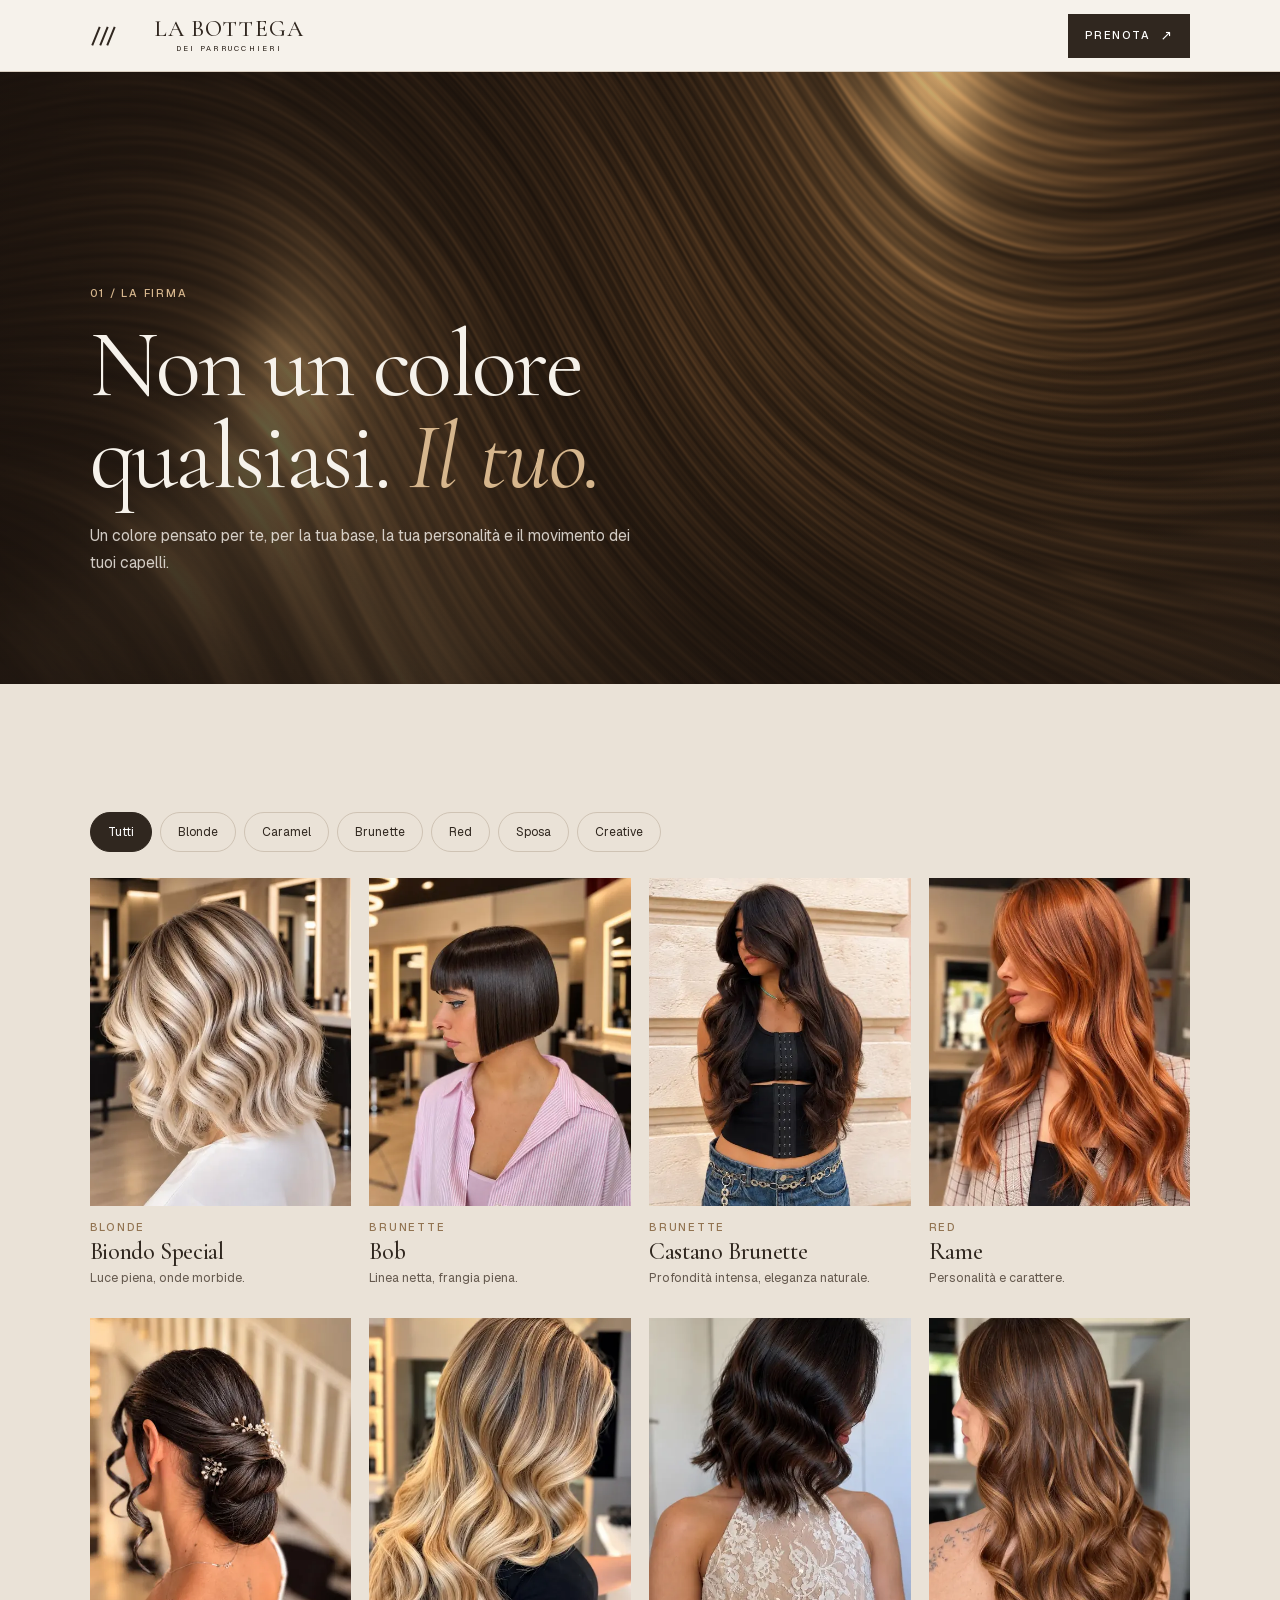
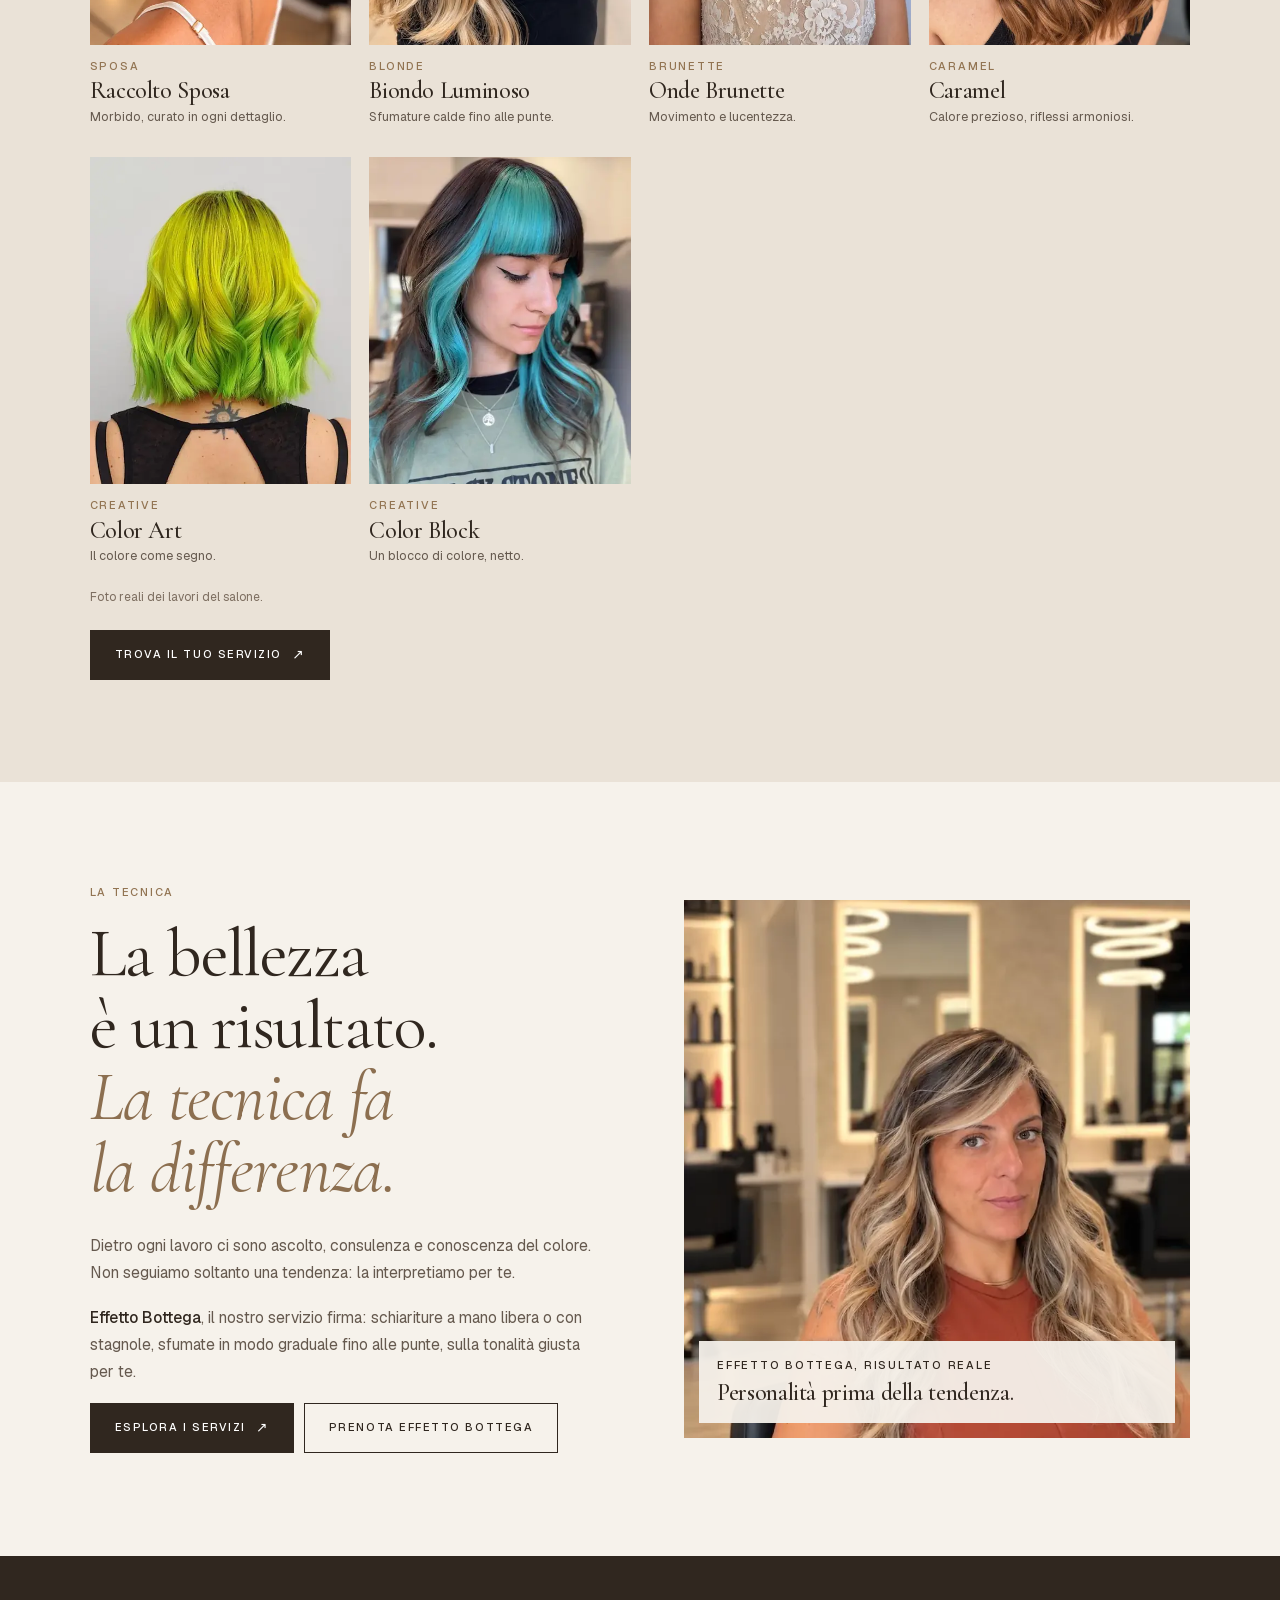
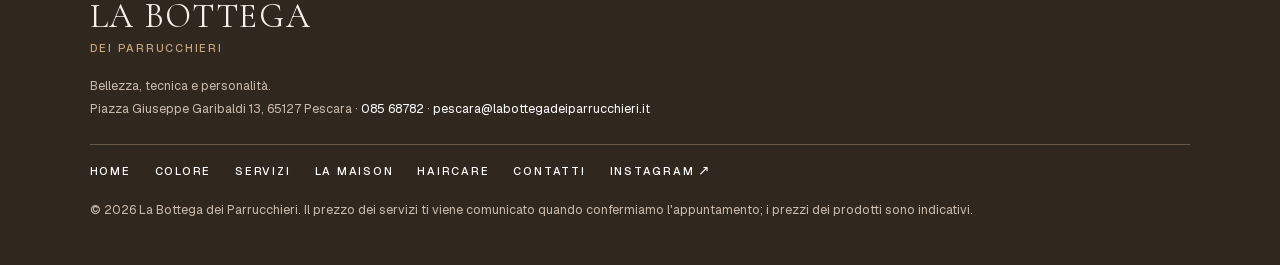
==== commit 2df96e83: "perf(mobile): lighter images, no intro wait, shorter stage, bigger tap targets Phone: salon collage " ====
--- a/colore.html
+++ b/colore.html
@@ -9,7 +9,7 @@
 <link rel="icon" href="img/favicon.png" type="image/png">
 <link rel="preload" href="fonts/Cormorant.woff2" as="font" type="font/woff2" crossorigin>
 <link rel="preload" href="fonts/Geist.woff2" as="font" type="font/woff2" crossorigin>
-<link rel="stylesheet" href="css/site.css?v=9">
+<link rel="stylesheet" href="css/site.css?v=10">
 </head>
 <body data-page="colore.html">
 
@@ -59,7 +59,7 @@
       <div class="row-b"><a class="btn" href="servizi.html">Esplora i servizi<i class="ar" aria-hidden="true">↗︎</i></a><button class="btn ol" type="button" data-book data-svc="Effetto Bottega">Prenota Effetto Bottega</button></div>
     </div>
     <figure class="split-img">
-      <img src="img/lavori/effetto-bottega.webp" srcset="img/lavori/m/effetto-bottega.webp 480w, img/lavori/720/effetto-bottega.webp 720w, img/lavori/effetto-bottega.webp 885w" sizes="(max-width:760px) 100vw, 42vw" width="885" height="1600" alt="Effetto Bottega: biondo caldo sfumato a mano, cliente in salone" loading="lazy" decoding="async">
+      <img src="img/lavori/effetto-bottega.webp" srcset="img/lavori/m/effetto-bottega.webp 480w, img/lavori/720/effetto-bottega.webp 720w, img/lavori/effetto-bottega.webp 885w" sizes="(max-width:760px) 90vw, 42vw" width="885" height="1600" alt="Effetto Bottega: biondo caldo sfumato a mano, cliente in salone" loading="lazy" decoding="async">
       <figcaption class="card"><span class="eyebrow">Effetto Bottega, risultato reale</span><span class="serif">Personalità prima della tendenza.</span></figcaption>
     </figure>
   </div>
--- a/css/site.css
+++ b/css/site.css
@@ -421,7 +421,7 @@
 @media (max-width:760px){
   /* altezze misurate a 375px: i link ai paragrafi (#contatti, #team) atterrano nel punto giusto */
   .sec,.foot{content-visibility:auto;contain-intrinsic-size:auto 1200px}
-  #colore{contain-intrinsic-size:auto 2180px}#maison{contain-intrinsic-size:auto 3680px}
+  #colore{contain-intrinsic-size:auto 1920px}#maison{contain-intrinsic-size:auto 3210px}#tecnica{contain-intrinsic-size:auto 1100px}
   #contatti{contain-intrinsic-size:auto 1450px}.foot{contain-intrinsic-size:auto 450px}
   [data-page="index.html"] #contatti{contain-intrinsic-size:auto 700px}.explore{contain-intrinsic-size:auto 1500px}
   .tiles{grid-template-columns:repeat(2,minmax(0,1fr));gap:28px 12px}
@@ -432,7 +432,7 @@
    Riferimenti: Cartier Roadster (oggetto unico su palco scuro, etichette), Il Colorista (frasi enormi),
    Nymphai (intro col marchio), Fitosauna (foto che si apre a tutto schermo). */
 :root{--stage:#1a120d;--ivory:#f6f2eb}
-.loader{position:fixed;inset:0;z-index:90;display:grid;place-items:center;background:var(--stage);color:var(--ivory);pointer-events:none;animation:introOut .7s var(--ease) .75s both}
+.loader{position:fixed;inset:0;z-index:90;display:grid;place-items:center;background:var(--stage);color:var(--ivory);pointer-events:none;animation:introOut .45s var(--ease) .4s both}
 .loader .serif{font-size:clamp(34px,6vw,64px);letter-spacing:.06em;text-transform:uppercase;animation:rise .8s var(--ease) both}
 .loader i{position:absolute;left:50%;bottom:22%;width:120px;height:1px;margin-left:-60px;background:rgba(246,242,235,.25);overflow:hidden}
 .loader i::after{content:"";position:absolute;inset:0;background:var(--gold);transform-origin:left;animation:load .7s var(--ease) both}
@@ -494,7 +494,7 @@
 .js3d .rv-t i{color:var(--gold)}
 
 @media (max-width:760px){
-  .js3d .stage{height:460svh}
+  .js3d .stage{height:380svh}
   .js3d .ch{left:22px;right:22px;bottom:150px;max-width:none}
   .js3d .spec{left:22px;right:22px;top:auto;bottom:86px;transform:none;width:auto;display:block;height:46px}
   .js3d .spec li{position:absolute;left:0;right:0;border:0;padding:0;display:flex;align-items:baseline;gap:10px;transform:translateY(8px);opacity:0}
@@ -543,3 +543,11 @@
 
 @media (prefers-reduced-motion:reduce){*,*::before,*::after{animation:none!important;transition:none!important}}
 @media (prefers-reduced-motion:reduce){.loader{display:none}}
+/* telefono: niente schermata d'ingresso (è solo attesa), tocchi comodi nel footer e sul logo */
+@media (max-width:760px){
+  .loader{display:none}
+  .links{gap:0 22px}
+  .links a,.links button{display:inline-flex;align-items:center;min-height:44px}
+  .foot p a{display:inline-block;padding:12px 0}
+  .top .brand{min-height:44px;justify-content:center}
+}
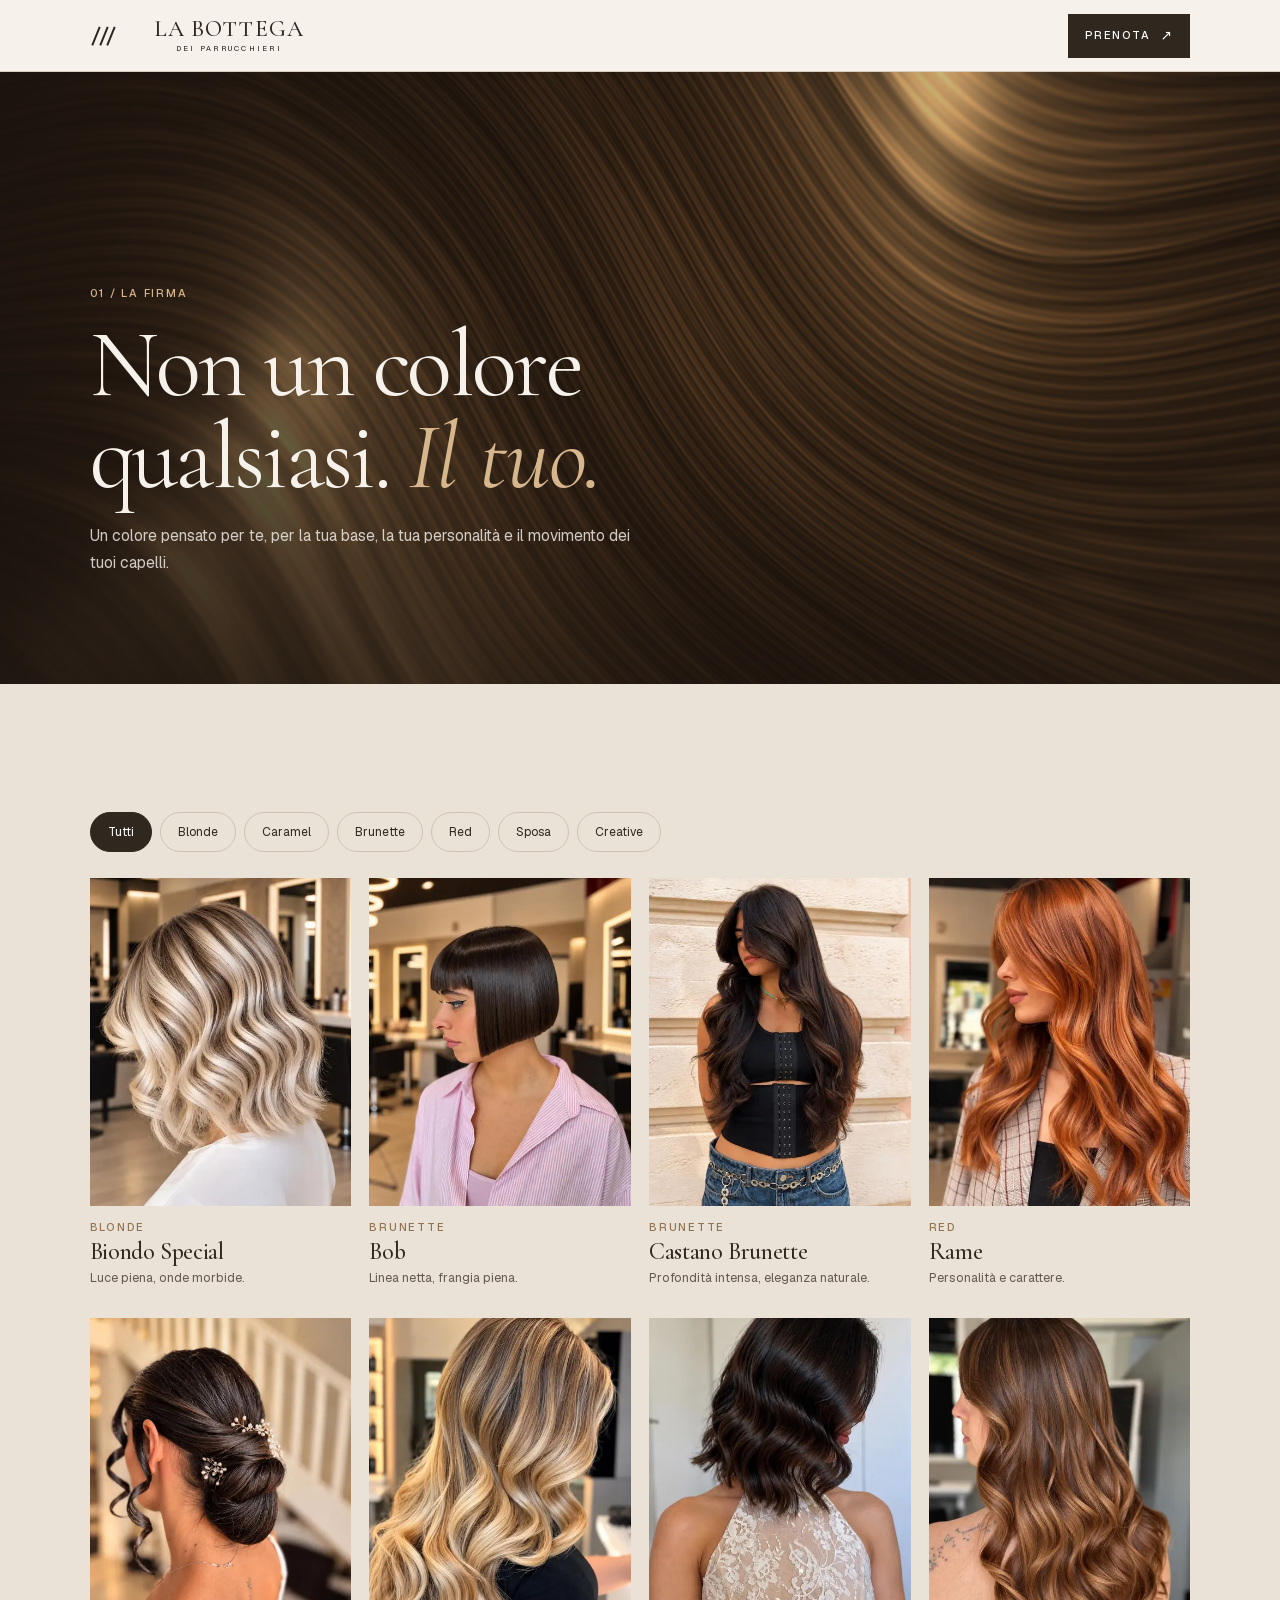
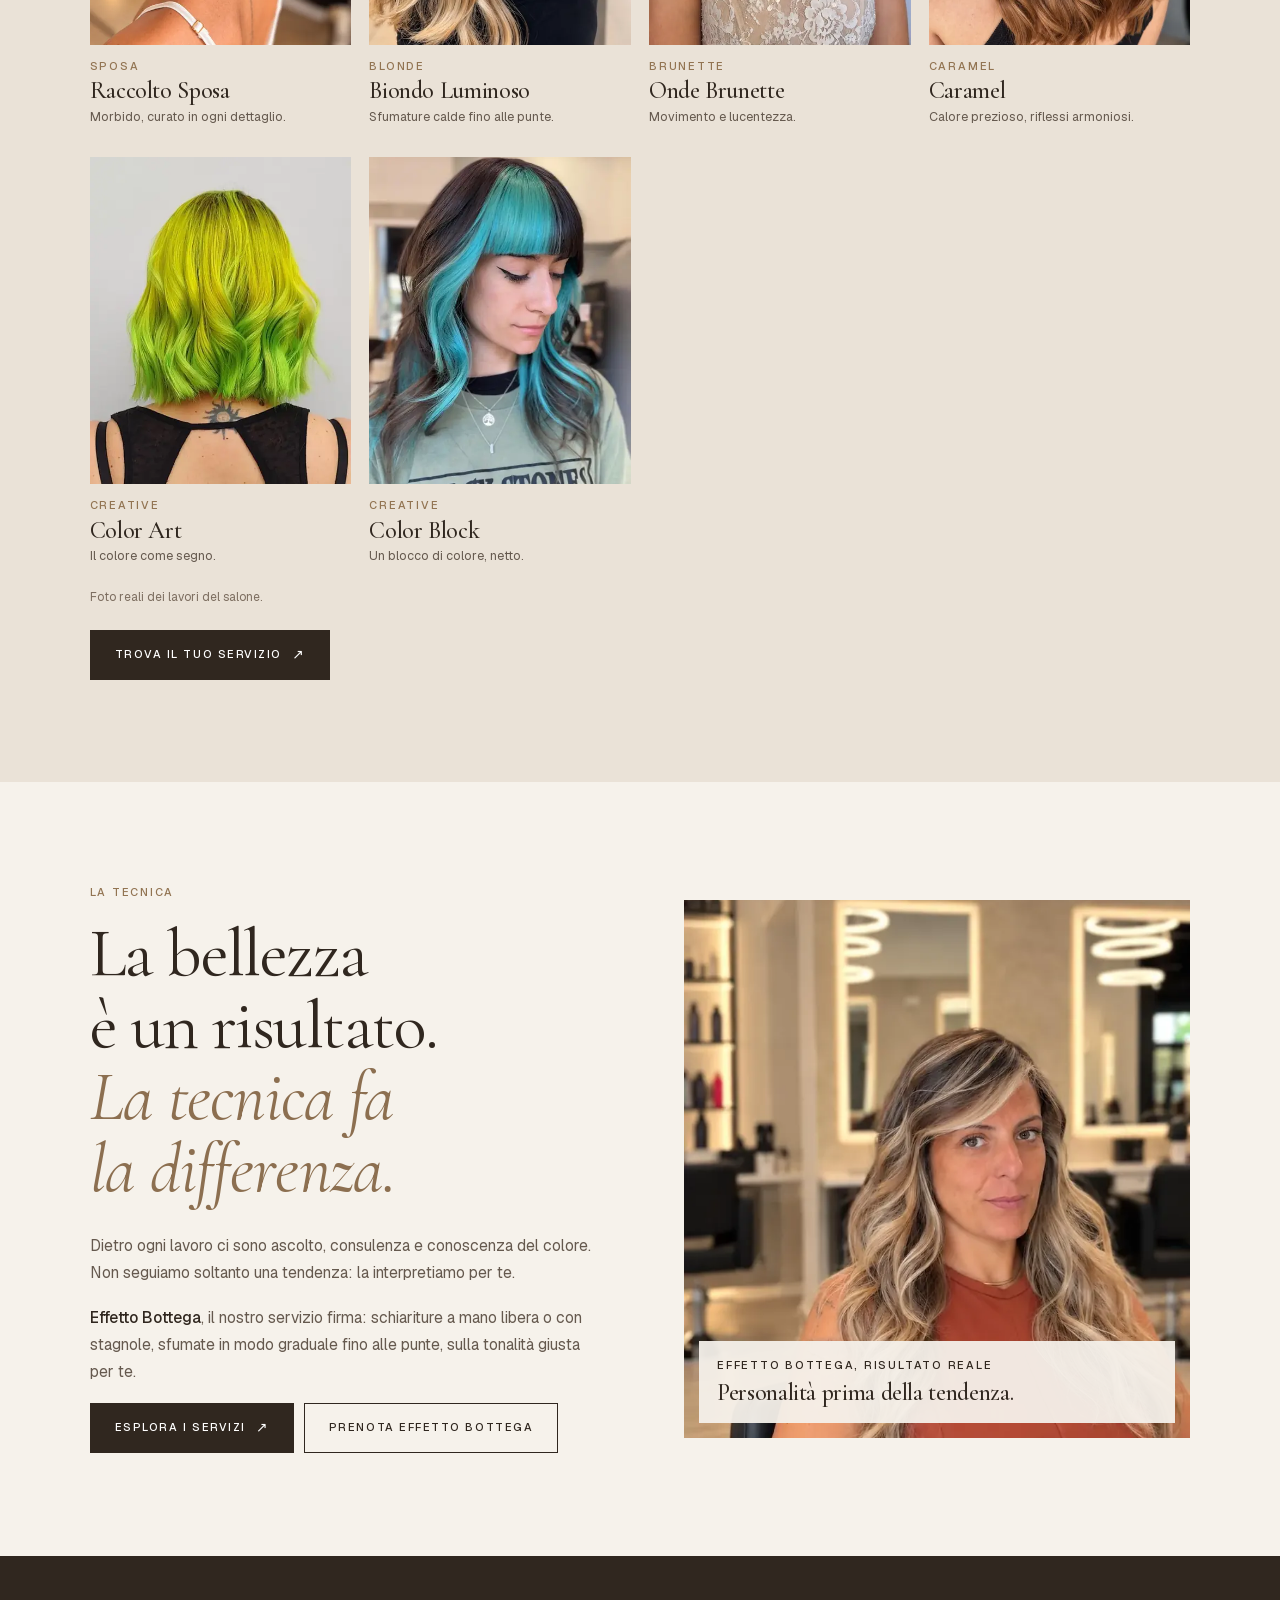
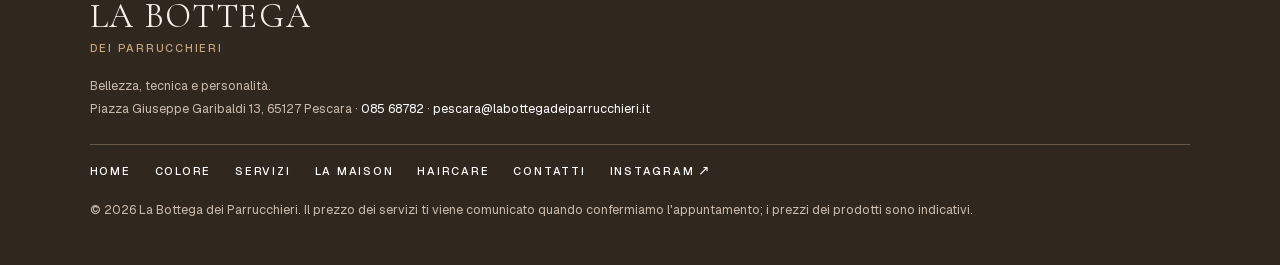
==== commit 1f0e98b8: "feat: Fabio's 25-26/10 voice notes: side Shop tab with product drawer, Nausica's photo Home: fixed '" ====
--- a/colore.html
+++ b/colore.html
@@ -9,7 +9,7 @@
 <link rel="icon" href="img/favicon.png" type="image/png">
 <link rel="preload" href="fonts/Cormorant.woff2" as="font" type="font/woff2" crossorigin>
 <link rel="preload" href="fonts/Geist.woff2" as="font" type="font/woff2" crossorigin>
-<link rel="stylesheet" href="css/site.css?v=10">
+<link rel="stylesheet" href="css/site.css?v=11">
 </head>
 <body data-page="colore.html">
 
@@ -77,6 +77,6 @@
 <div class="sticky-book" id="stickyBook"><small>Il tuo prossimo look<br><strong>Comincia da una consulenza.</strong></small><button class="btn sm" type="button" data-book data-svc="Consulenza colore">Prenota<i class="ar" aria-hidden="true">↗︎</i></button></div>
 <div id="toast" role="status" aria-live="polite"></div>
 <script src="js/hair.js?v=7" defer></script>
-<script src="js/site.js?v=9" defer></script>
+<script src="js/site.js?v=11" defer></script>
 </body>
 </html>
--- a/css/site.css
+++ b/css/site.css
@@ -524,6 +524,20 @@
   .plist.rail{grid-auto-columns:68vw;gap:12px;padding:0 22px 6px;scroll-padding:0 22px}
 }
 
+/* Home: pulsante laterale "Shop" (idea di Fabio) e pannello che esce dallo stesso lato con i prodotti in fila */
+.shop-tab{position:fixed;z-index:36;right:0;top:50%;transform:translateY(-50%);writing-mode:vertical-rl;min-width:44px;padding:20px 13px;border:0;background:var(--gold);color:var(--ink);font-size:11px;font-weight:600;letter-spacing:.2em;text-transform:uppercase;cursor:pointer;box-shadow:-6px 0 24px -12px rgba(26,18,13,.6);transition:transform var(--t-ui) var(--ease),background-color .2s}
+.shop-tab:active{transform:translateY(-50%) scale(.95);transition-duration:var(--t-press)}
+@media (hover:hover){.shop-tab:hover{background:#e4c9a4;transform:translateY(-50%) translateX(-3px)}}
+.shop-tab:focus-visible{outline:2px solid var(--ink);outline-offset:-4px}
+dialog.drawer{inset:auto 0 0 0;margin:auto 0 0;width:100%;max-width:none;max-height:88svh;transform:translateX(100%);background:var(--ivory)}
+dialog.drawer[open]{transform:none}
+@starting-style{dialog.drawer[open]{transform:translateX(100%);opacity:0}}
+.dr{padding:22px 0 calc(24px + env(safe-area-inset-bottom));overflow:auto;max-height:88svh}
+.dr header{display:flex;flex-wrap:wrap;align-items:flex-end;justify-content:space-between;gap:14px;padding:0 var(--pad);margin-bottom:20px}
+.dr h2.serif{font-size:clamp(30px,4vw,48px);margin:8px 0 0}
+.dr .btn.ol{margin:22px var(--pad) 0}
+@media (max-width:760px){.dr header{padding:0 22px}.dr .btn.ol{margin:18px 22px 0}.dr .bests-nav .rail-btn{display:none}.shop-tab{padding:16px 12px}}
+
 /* La Maison: il salone vero, in una foto larga */
 .salon{margin:0 0 clamp(36px,5vw,56px)}
 .salon img{width:100%;height:auto;aspect-ratio:3/2;object-fit:cover;background:#d9cbb9}
